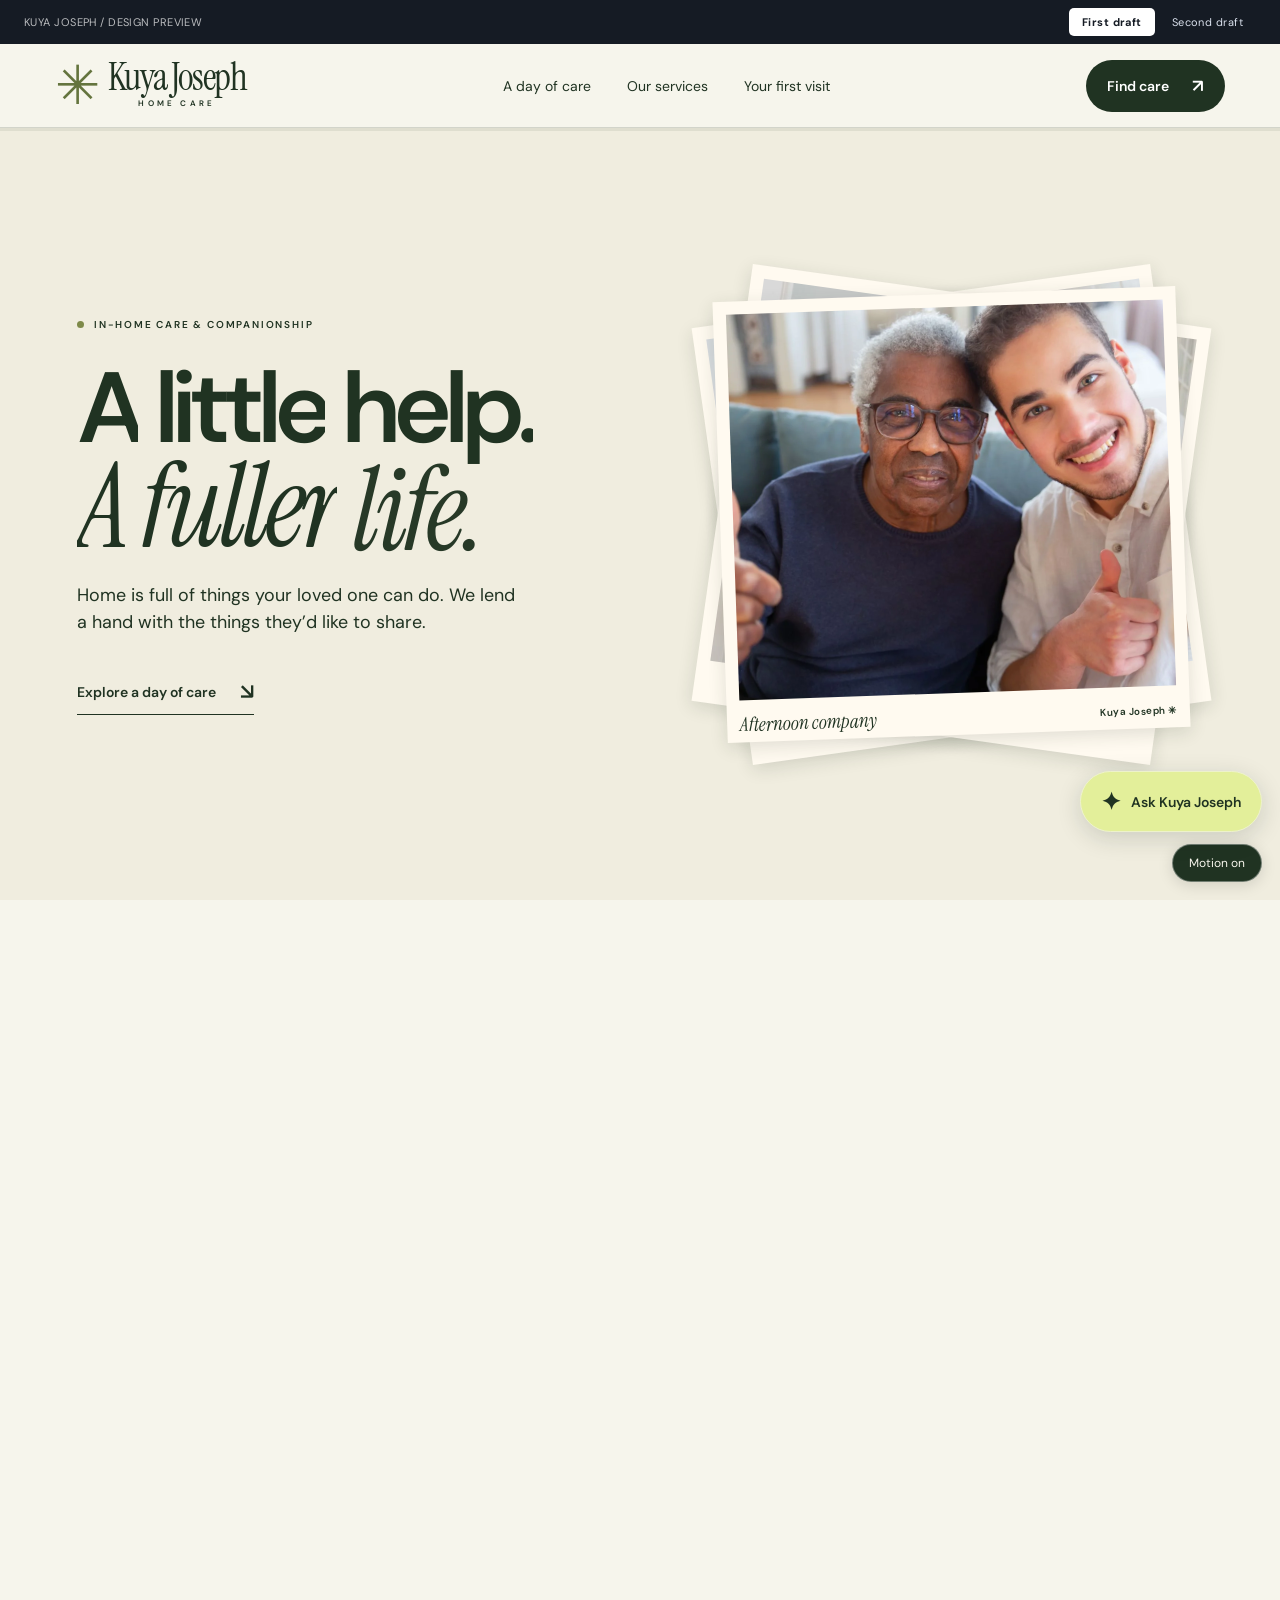
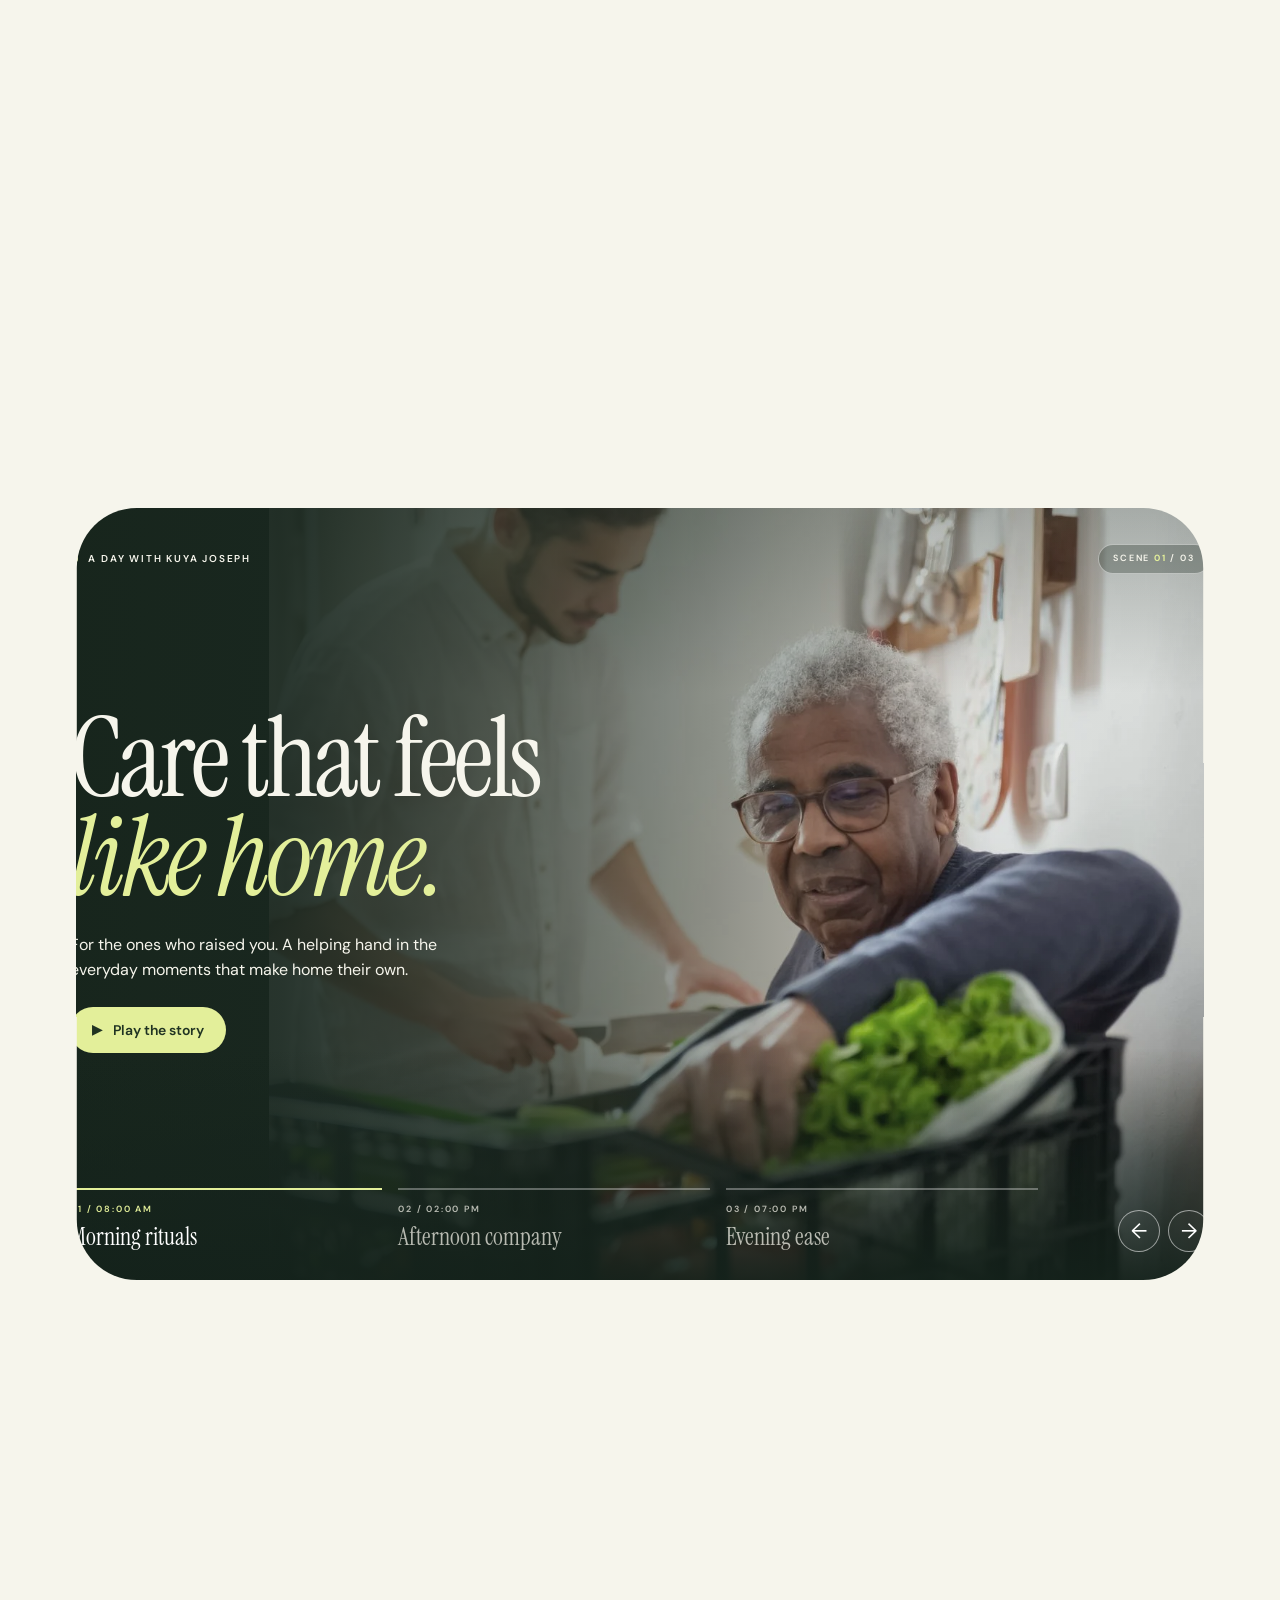
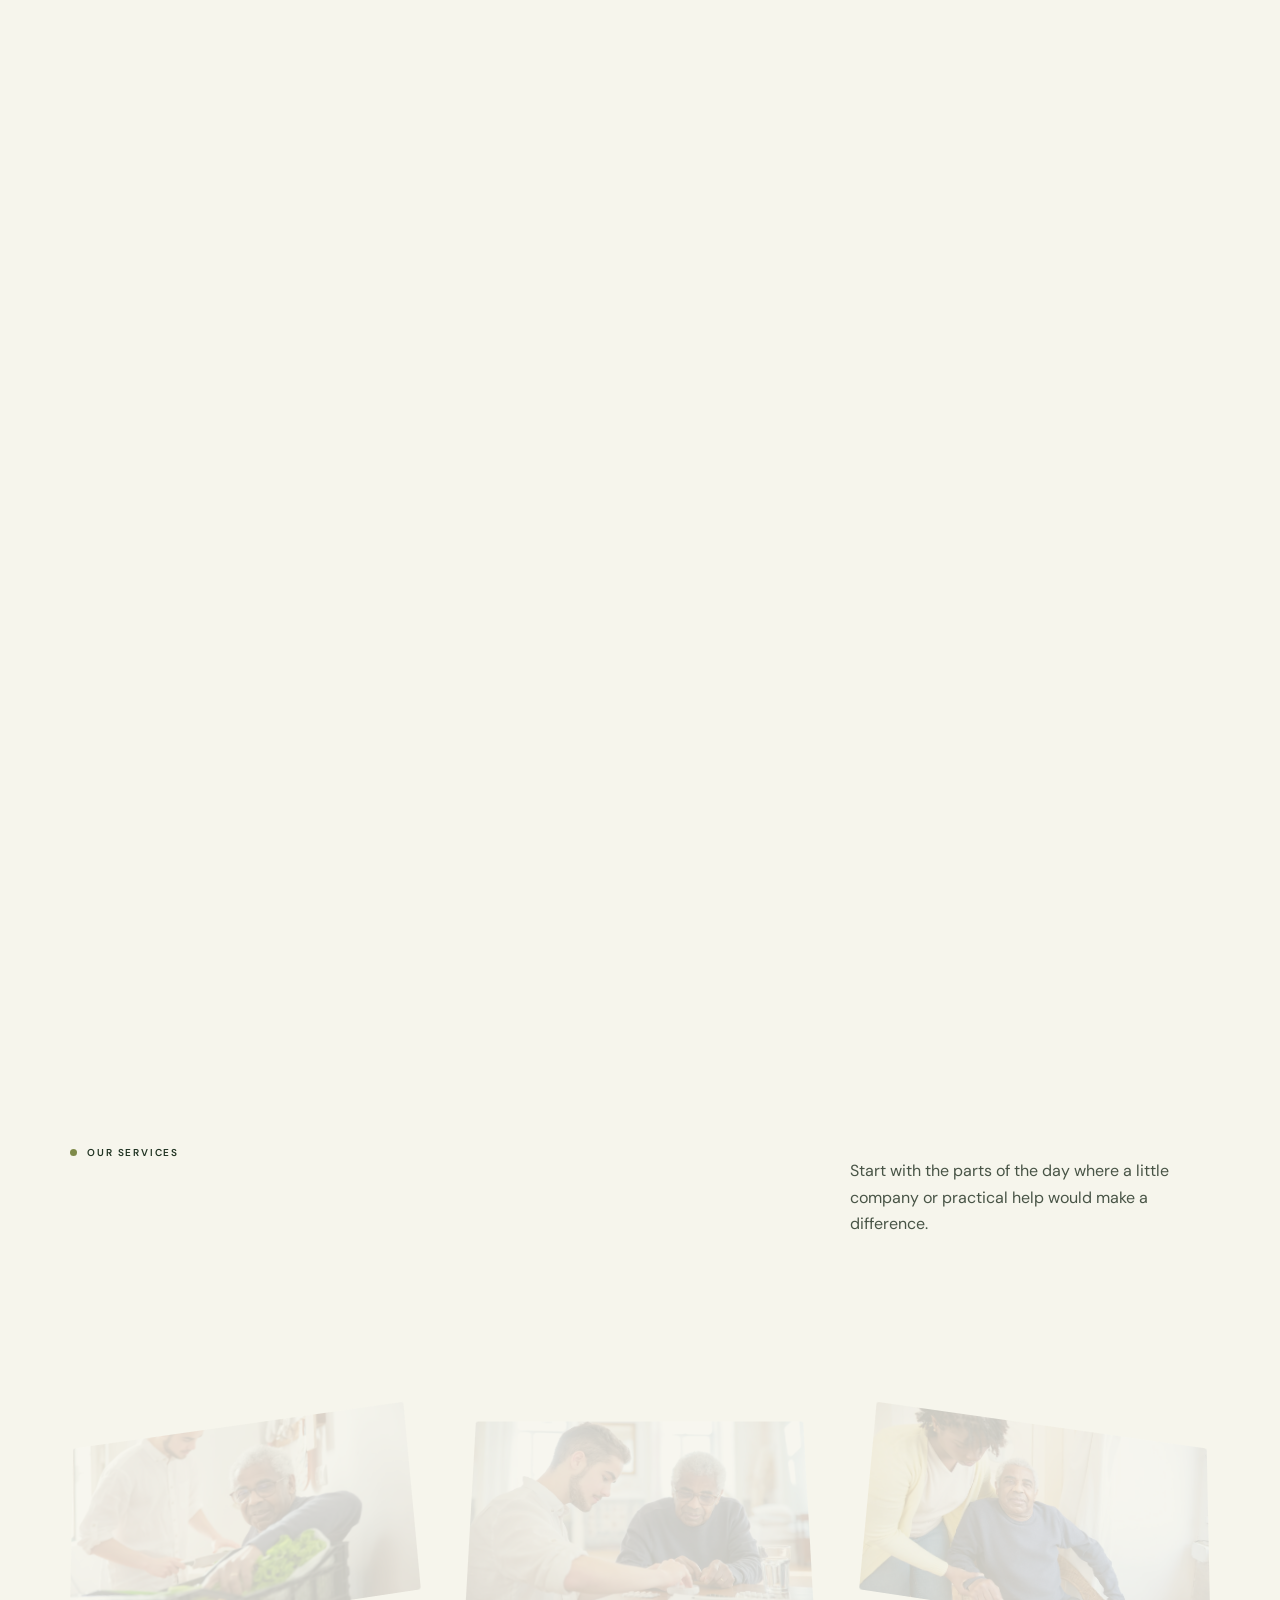
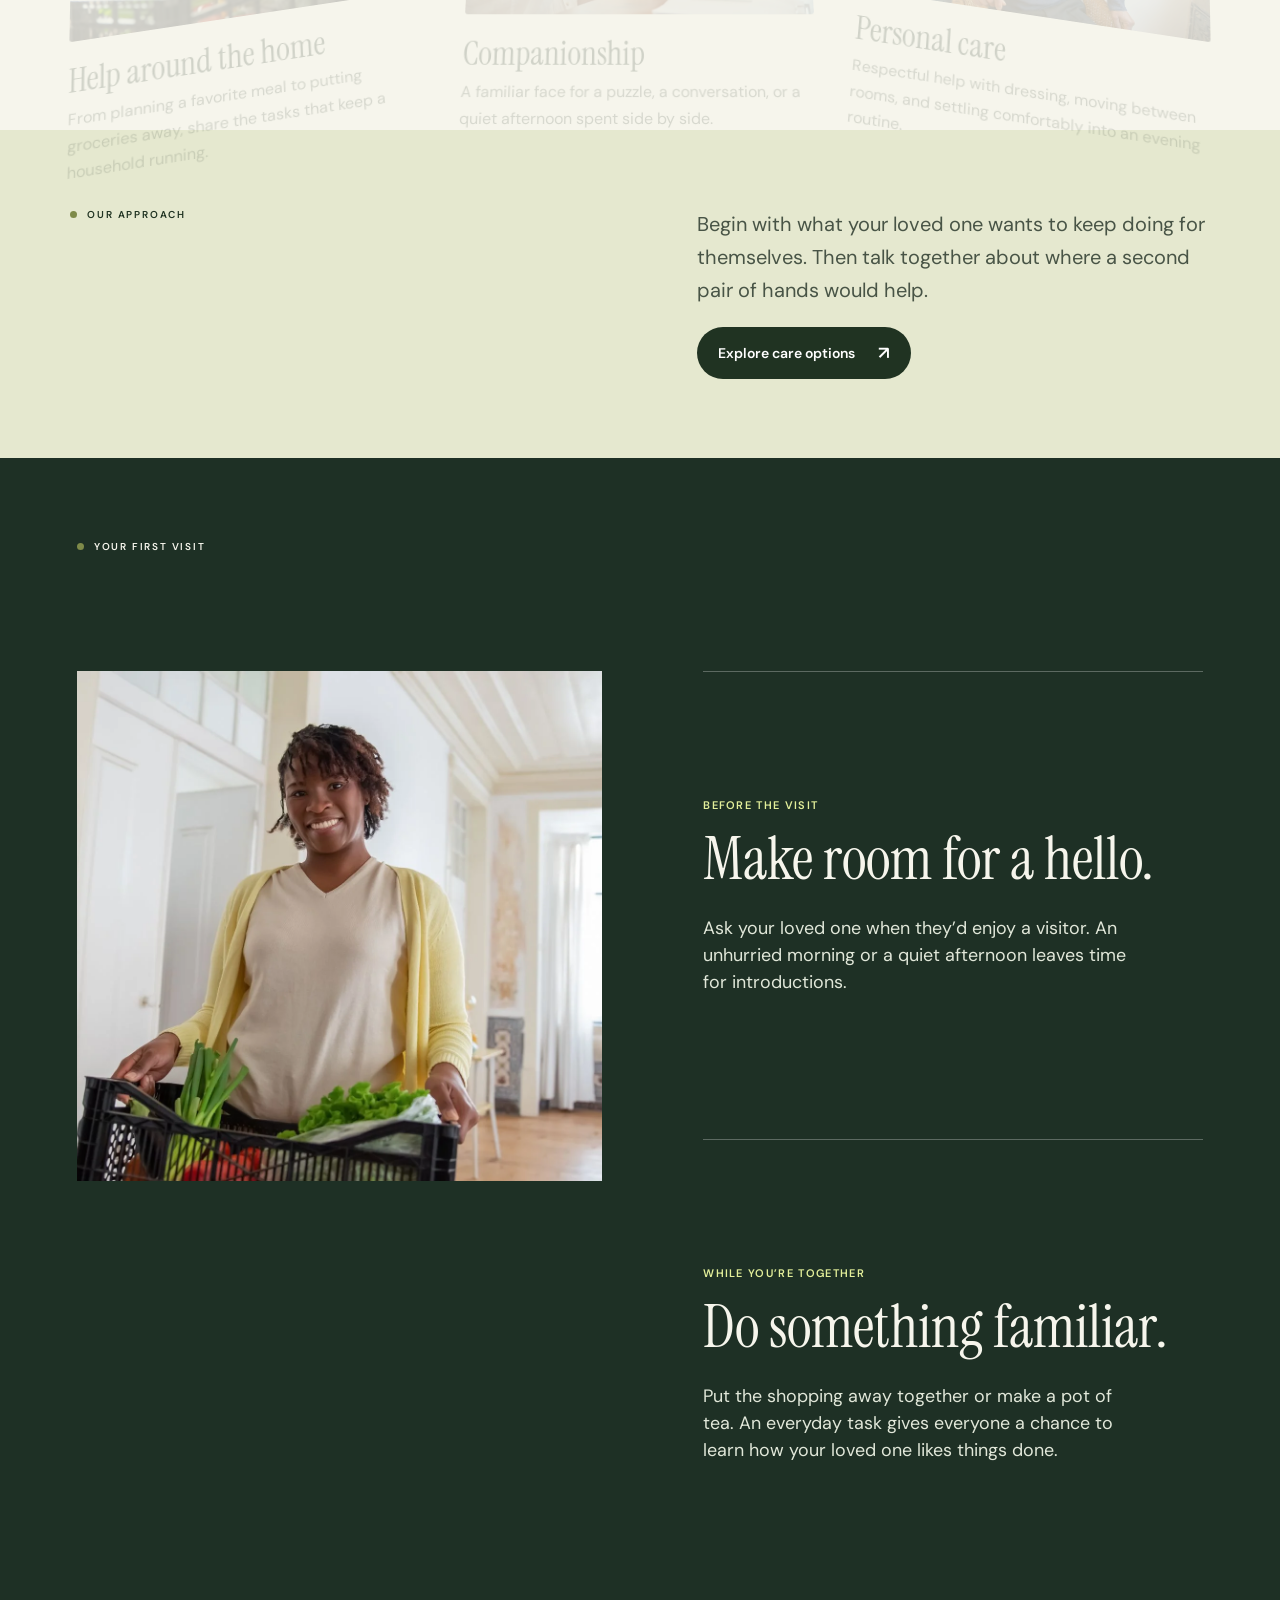
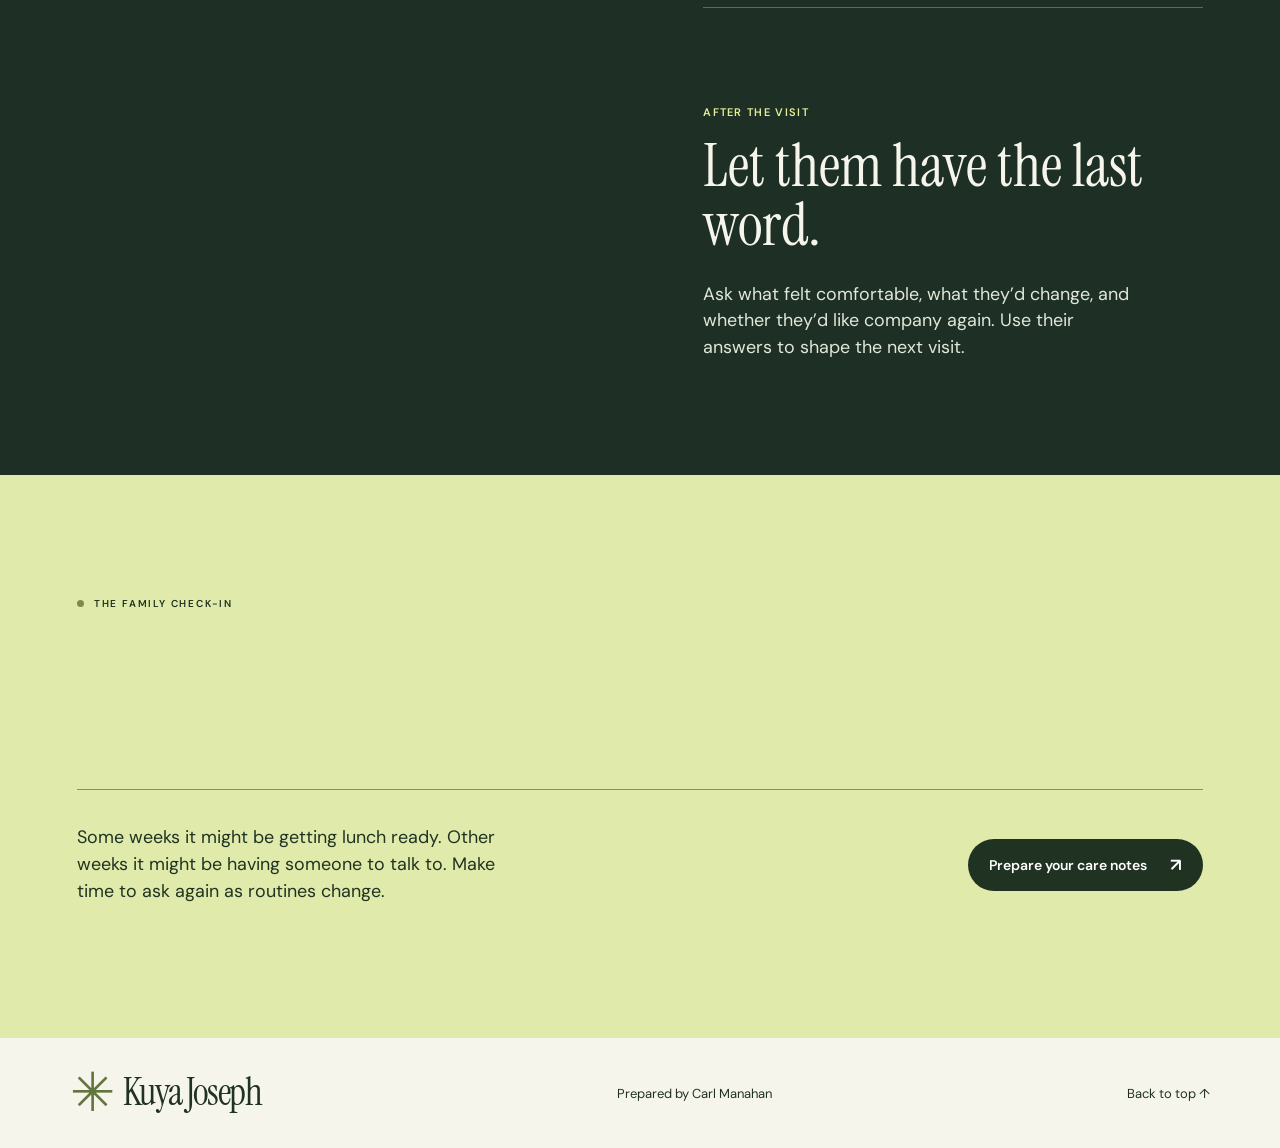
==== index.html @ a0c730fa "Add Kuya Joseph website with two animated design drafts" ====
<!doctype html><html lang="en"><head><meta charset="utf-8"><meta name="viewport" content="width=device-width, initial-scale=1"><meta name="theme-color" content="#1b291d"><title>Kuya Joseph — Home care through the day</title><meta name="description" content="Explore a day of companionship and practical support at home with Kuya Joseph."><link rel="stylesheet" href="fonts.css"><link rel="stylesheet" href="style.css"><link rel="stylesheet" href="chapters.css"><script defer src="chapters.js"></script><script defer src="story.js"></script><link rel="stylesheet" href="motion.css"><script defer src="motion.js"></script><link rel="stylesheet" href="chat.css"><script defer src="chat.js"></script><link rel="stylesheet" href="drafts.css"></head>
<body><nav class="draft-switcher" aria-label="Design drafts"><span>KUYA JOSEPH / DESIGN PREVIEW</span><div><a href="/" aria-current="page">First draft</a><a href="second-draft.html">Second draft</a></div></nav><div class="custom-cursor" aria-hidden="true"><span>↗</span></div><button class="motion-toggle" aria-pressed="true">Motion on</button><a class="skip" href="#services">Skip to care services</a>
<header><a class="brand" href="#top" aria-label="Kuya Joseph Home Care home"><span class="sun" aria-hidden="true">✳</span><span>Kuya Joseph<small>HOME CARE</small></span></a><nav><a href="#story">A day of care</a><a href="#services">Our services</a><a href="#visit">Your first visit</a></nav><button class="primary find">Find care <span>↗</span></button><div class="progress-track" aria-hidden="true"><div class="scroll-progress"></div></div></header>
<main id="top">
<div class="opening-track"><section class="opening" aria-labelledby="opening-title">
  <div class="opening-copy">
    <span class="eyebrow">IN-HOME CARE &amp; COMPANIONSHIP</span>
    <h1 id="opening-title">A little help.<br><em>A fuller life.</em></h1>
    <p>Home is full of things your loved one can do. We lend a hand with the things they’d like to share.</p>
    <a class="opening-link" href="#story">Explore a day of care <span aria-hidden="true">↘</span></a>
  </div>
  <div class="album">
    <figure class="print print-back"><img src="images/arrival.webp" alt=""></figure>
    <figure class="print print-middle"><img src="images/together.webp" alt=""></figure>
    <figure class="print print-front"><img src="images/company.webp" alt="An older adult and a companion sharing a smile at home"><figcaption>Afternoon company <span>Kuya Joseph ✳</span></figcaption></figure>
  </div>
</section></div><div class="story-track"><section class="hero" id="story" aria-label="A day of care"><div class="photos" aria-hidden="true"><img class="active" src="images/morning.webp" alt=""><img src="images/afternoon.webp" alt=""><img src="images/evening.webp" alt=""></div><div class="shade"></div>
<div class="heroTop"><span class="tag"><i></i> A DAY WITH KUYA JOSEPH</span><span class="sceneNum">SCENE <b>01</b> / 03</span></div>
<div class="content"><h2>Care that feels<br><em>like home.</em></h2><p>For the ones who raised you. A helping hand in the everyday moments that make home their own.</p><button class="play"><span class="playIcon" aria-hidden="true">▶</span><span class="playLabel">Play the story</span></button></div>
<div class="rail"><div class="chapters"><button aria-pressed="true"><small>01 / 08:00 AM</small>Morning rituals</button><button aria-pressed="false"><small>02 / 02:00 PM</small>Afternoon company</button><button aria-pressed="false"><small>03 / 07:00 PM</small>Evening ease</button></div><div class="arrows"><button aria-label="Previous scene">←</button><button aria-label="Next scene">→</button></div></div></section>
</div><section id="services" class="services"><div class="intro"><div><span class="eyebrow">OUR SERVICES</span><h2>Support for <em>real life.</em></h2></div><p>Start with the parts of the day where a little company or practical help would make a difference.</p></div>
<div class="servicegrid"><article><img src="images/morning.webp" alt="Two people preparing fresh vegetables together" loading="lazy"><h3>Help around the home</h3><p>From planning a favorite meal to putting groceries away, share the tasks that keep a household running.</p></article><article><img src="images/afternoon.webp" alt="A caregiver and an older adult looking through a book" loading="lazy"><h3>Companionship</h3><p>A familiar face for a puzzle, a conversation, or a quiet afternoon spent side by side.</p></article><article><img src="images/evening.webp" alt="A caregiver offering a steadying hand beside an armchair" loading="lazy"><h3>Personal care</h3><p>Respectful help with dressing, moving between rooms, and settling comfortably into an evening routine.</p></article></div></section>
<section id="approach"><div><span class="eyebrow">OUR APPROACH</span><h2>Their home.<br><em>Their rhythm.</em></h2></div><div><p>Begin with what your loved one wants to keep doing for themselves. Then talk together about where a second pair of hands would help.</p><button class="primary find">Explore care options <span>↗</span></button></div></section>
<section id="visit" class="visit">
  <div class="visit-intro"><span class="eyebrow">YOUR FIRST VISIT</span><h2>Start with <em>one visit.</em></h2></div>
  <div class="visit-layout">
    <div class="visit-photos" aria-hidden="true">
      <img class="selected" src="images/arrival.webp" alt="" loading="lazy">
      <img src="images/together.webp" alt="" loading="lazy">
      <img src="images/afternoon.webp" alt="" loading="lazy">
    </div>
    <ol class="visit-steps">
      <li><span>BEFORE THE VISIT</span><h3>Make room for a hello.</h3><p>Ask your loved one when they’d enjoy a visitor. An unhurried morning or a quiet afternoon leaves time for introductions.</p></li>
      <li><span>WHILE YOU’RE TOGETHER</span><h3>Do something familiar.</h3><p>Put the shopping away together or make a pot of tea. An everyday task gives everyone a chance to learn how your loved one likes things done.</p></li>
      <li><span>AFTER THE VISIT</span><h3>Let them have the last word.</h3><p>Ask what felt comfortable, what they’d change, and whether they’d like company again. Use their answers to shape the next visit.</p></li>
    </ol>
  </div>
</section>
<section class="check-in" id="family"><span class="eyebrow">THE FAMILY CHECK-IN</span><h2>“What felt <em>easier today?”</em></h2><div class="check-body"><p>Some weeks it might be getting lunch ready. Other weeks it might be having someone to talk to. Make time to ask again as routines change.</p><button class="primary find">Prepare your care notes <span>↗</span></button></div></section></main>
<footer><a class="brand" href="#top"><span class="sun">✳</span>Kuya Joseph</a><p class="credit">Prepared by Carl Manahan</p><a href="#top">Back to top ↑</a></footer>
<dialog><form method="dialog"><button class="close" aria-label="Close">×</button></form><span class="eyebrow">FIND CARE</span><h2>Where could <em>we help?</em></h2><p>Choose a starting point for a family care conversation.</p><label for="need">Type of support</label><select id="need"><option>Help around the home</option><option>Companionship</option><option>Personal care</option></select><section class="plan" aria-live="polite"><h3>Your conversation starter</h3><p id="advice"></p></section><button class="primary" id="save">Download care notes ↓</button></dialog>
<button class="chat-launcher" aria-controls="care-chat" aria-expanded="false">
  <span aria-hidden="true">✦</span> Ask Kuya Joseph
</button>
<section class="care-chat" id="care-chat" aria-label="Kuya Joseph care assistant" hidden>
  <div class="chat-header">
    <div class="chat-avatar" aria-hidden="true">✦</div>
    <div><h2>Kuya Joseph</h2><p>Care assistant · Preview</p></div>
    <button class="chat-close" aria-label="Close care assistant">×</button>
  </div>
  <div class="chat-messages" role="log" aria-live="polite" aria-relevant="additions" aria-label="Conversation">
    <div class="message assistant"><p>Hello! I can help you explore home care, companionship, and preparing for a first visit. What would you like to know?</p></div>
  </div>
  <div class="chat-questions" aria-label="Suggested questions">
    <button>What care is available?</button>
    <button>Plan a first visit</button>
    <button>Help me get started</button>
  </div>
  <p class="chat-status" role="status"></p>
  <form class="chat-form">
    <label class="visually-hidden" for="chat-input">Your question</label>
    <input id="chat-input" name="question" placeholder="Ask about care…" maxlength="500" autocomplete="off" required>
    <button type="submit" aria-label="Send message">↑</button>
  </form>
  <p class="chat-disclosure">Design preview with sample replies.</p>
</section>
</body></html>
---- fonts.css ----
@font-face {
  font-family: 'DM Sans';
  font-style: normal;
  font-weight: 400;
  font-display: swap;
  src: url(fonts/type-0.ttf) format('truetype');
}
@font-face {
  font-family: 'DM Sans';
  font-style: normal;
  font-weight: 500;
  font-display: swap;
  src: url(fonts/type-1.ttf) format('truetype');
}
@font-face {
  font-family: 'DM Sans';
  font-style: normal;
  font-weight: 600;
  font-display: swap;
  src: url(fonts/type-2.ttf) format('truetype');
}
@font-face {
  font-family: 'DM Sans';
  font-style: normal;
  font-weight: 700;
  font-display: swap;
  src: url(fonts/type-3.ttf) format('truetype');
}
@font-face {
  font-family: 'Instrument Serif';
  font-style: italic;
  font-weight: 400;
  font-display: swap;
  src: url(fonts/type-4.ttf) format('truetype');
}
@font-face {
  font-family: 'Instrument Serif';
  font-style: normal;
  font-weight: 400;
  font-display: swap;
  src: url(fonts/type-5.ttf) format('truetype');
}
---- style.css ----
:root{--paper:#f6f5ec;--ink:#203322;--lime:#e3ef9a;--serif:'Instrument Serif',Georgia,serif;--sans:'DM Sans',Arial,sans-serif}*{box-sizing:border-box}html{scroll-behavior:smooth;scroll-padding-top:96px}body{margin:0;background:var(--paper);color:var(--ink);font:16px var(--sans)}a{color:inherit;text-decoration:none}button,select{font:inherit;color:inherit}button{cursor:pointer}button:focus-visible,a:focus-visible,select:focus-visible{outline:3px solid #9baa49;outline-offset:4px}.skip{position:fixed;top:-100px;background:white;padding:10px;z-index:20}.skip:focus{top:4px}header{height:84px;padding:0 4.3%;display:flex;align-items:center;justify-content:space-between;background:var(--paper);position:sticky;top:0;z-index:8;border-bottom:1px solid #21332018}.brand{display:flex;align-items:center;gap:9px;font:38px/.88 var(--serif);letter-spacing:-1.5px}.sun{display:grid;place-items:center;font:54px/1 Georgia;color:#64743e}.brand small{display:block;font:600 8px/1.6 var(--sans);letter-spacing:3.2px;text-align:center;margin-top:3px}nav{display:flex;gap:36px;font-size:14px}nav a:hover,footer a:hover{text-decoration:underline;text-underline-offset:5px}.primary,.play{border:0;border-radius:999px;display:inline-flex;align-items:center;gap:23px;font-weight:600;font-size:14px;padding:14px 21px;background:var(--ink);color:white}.primary span{font-size:18px}.hero{position:relative;isolation:isolate;min-height:630px;height:calc(88svh - 68px);max-height:900px;background:#18261d;color:var(--paper);overflow:hidden;display:flex;flex-direction:column;justify-content:space-between;padding:36px 5.5% 28px}.photos,.shade{position:absolute;inset:0;z-index:-2}.photos img{position:absolute;right:0;width:79%;height:100%;object-fit:cover;object-position:50% 43%;opacity:0;filter:saturate(.78);transform:scale(1.12);transition:opacity 1s,transform 7.5s cubic-bezier(.15,.55,.3,1);transform-origin:65% 50%}.photos img.active{opacity:1;transform:scale(1)}.shade{z-index:-1;background:linear-gradient(0deg,#14221bea,transparent 30%),linear-gradient(90deg,#17251c 0%,#19271fed 22%,#1c291eb0 41%,#1c291e19 71%),linear-gradient(180deg,#15201845,transparent 24%)}.heroTop,.rail,.intro{display:flex;align-items:center;justify-content:space-between}.tag,.sceneNum,.eyebrow,.chapters small{font:600 10px/1.3 var(--sans);letter-spacing:1.8px}.tag{display:flex;align-items:center;gap:10px}.tag i,.eyebrow:before{display:inline-block;width:8px;height:8px;border-radius:100%;background:var(--lime)}.sceneNum{border:1px solid #fff7;border-radius:100px;padding:8px 14px;background:#15201648;font-size:9px}.sceneNum b{color:var(--lime)}.content{padding:28px 0}.content h1,h2,h3{font-family:var(--serif);font-weight:400;margin:0}h1{font-size:clamp(76px,8.7vw,145px);line-height:.89;letter-spacing:-.035em}.content em{color:var(--lime)}.content p{max-width:400px;font-size:16px;line-height:1.6;margin:24px 0}.play{background:var(--lime);color:var(--ink);gap:11px;padding:14px 22px}.playIcon{font-size:13px}.rail{gap:7%;align-items:flex-end}.chapters{display:flex;gap:16px;flex:1}.chapters button{position:relative;border:0;border-top:2px solid #ffffff52;background:transparent;color:#f6f5ecb8;text-align:left;flex:1;padding:14px 0 0;font:24px var(--serif)}.chapters button[aria-pressed=true]{border-color:var(--lime);color:white}.chapters small{display:block;font-size:9px;margin-bottom:5px}.chapters [aria-pressed=true] small{color:var(--lime)}.arrows{display:flex;gap:8px}.arrows button{border:1px solid #fff8;border-radius:50%;background:#ffffff08;color:white;font-size:21px;width:42px;height:42px}.arrows button:hover{background:var(--lime);color:var(--ink)}.services,#approach,footer{padding:72px 5.5%}.eyebrow{display:inline-flex;align-items:center;gap:10px}.eyebrow:before{content:'';background:#7e8a49;width:7px;height:7px}h2{font-size:clamp(55px,5.3vw,88px);line-height:1.01;letter-spacing:-.035em;margin:13px 0}h2 em{color:#677342}.intro p,#approach p,article p,dialog p{line-height:1.65;color:#485446}.intro p{max-width:360px}.servicegrid{margin-top:36px;display:grid;grid-template-columns:repeat(3,1fr);gap:28px}.servicegrid img{width:100%;aspect-ratio:1.65;object-fit:cover;border-radius:3px}h3{font-size:34px;line-height:1.1;margin:18px 0 8px}article p{margin:0}#approach{background:#e5e8cf;display:grid;grid-template-columns:1fr 1fr;align-items:center;gap:10%}#approach p{font-size:20px;margin-top:0}footer{padding-block:28px;display:flex;justify-content:space-between;align-items:center;font-size:13px}dialog{border:0;border-radius:15px;padding:36px;max-width:480px;width:calc(100% - 32px);background:var(--paper);color:var(--ink)}dialog::backdrop{background:#142018b8;backdrop-filter:blur(6px)}dialog h2{font-size:55px}.close{position:absolute;right:15px;top:10px;background:transparent;border:0;font-size:27px}label{display:block;font-weight:600;font-size:14px}select{margin-top:7px;width:100%;padding:12px;background:white;border:1px solid #9da990;border-radius:6px}.plan{border-top:1px solid #b4bca6;margin-top:20px}.plan h3{font-size:28px}.playing .chapters [aria-pressed=true]:after{content:'';position:absolute;left:0;top:-2px;height:2px;background:white;animation:meter 7s linear forwards}@keyframes meter{from{width:0}to{width:100%}}
@media(max-width:700px){header{height:68px;padding:0 5%}nav{display:none}.brand{font-size:32px}.sun{font-size:43px}.primary{padding:11px 16px}.hero{min-height:640px;height:calc(91svh - 45px);padding:24px 5%}.photos img{width:100%;object-position:59% center}.shade{background:linear-gradient(0deg,#142118 0%,#162419e3 15%,#17251cb5 45%,#17251c05 81%),linear-gradient(180deg,#17251c77,transparent 22%)}.content{margin-top:auto;padding-bottom:32px}.content h1{font-size:78px}.content p{font-size:15px;max-width:345px;margin:18px 0}.rail{gap:10px}.arrows{display:none}.chapters{gap:9px}.chapters button{font-size:17px}.chapters small{font-size:8px;letter-spacing:.8px}.intro,footer{align-items:flex-start}.intro{display:block}.services,#approach{padding:46px 5%}.servicegrid,#approach{grid-template-columns:1fr;gap:30px}.servicegrid{margin-top:28px}.intro p{max-width:100%}footer span:not(.sun){display:none}footer{align-items:center;padding:24px 5%}}
@media(prefers-reduced-motion:reduce){html{scroll-behavior:auto}*,*:before,*:after{animation-duration:.01ms!important;transition-duration:.01ms!important}}
---- chapters.css ----
.opening {
  position: relative;
  display: grid;
  grid-template-columns: 1.15fr 1fr;
  align-items: center;
  gap: 4%;
  padding: clamp(70px, 8vw, 150px) 6%;
  min-height: min(750px, 85svh);
  overflow: hidden;
  background: #f0eddf;
}
.opening-copy { position: relative; z-index: 1; }
.opening h1 {
  margin: 32px 0 20px;
  font: 600 clamp(65px, 7.8vw, 150px)/.88 var(--sans);
  letter-spacing: -.08em;
}
.opening h1 em { font: italic 1.16em/.94 var(--serif); letter-spacing: -.045em; }
.opening p, .visit-steps p, .check-body p { max-width: 37ch; font-size: clamp(16px, 1.4vw, 22px); line-height: 1.5; }
.opening-link { display: inline-flex; align-items: center; gap: 24px; border-bottom: 1px solid; padding: 8px 0; margin-top: 16px; font-size: 14px; font-weight: 600; }
.opening-link span { font-size: 22px; }
.album { position: relative; width: 92%; margin-inline: auto; aspect-ratio: 1.05; }
.print { position: absolute; inset: 0; margin: 0; background: #fffaf0; padding: 2.8% 2.8% 9%; box-shadow: 0 5px 18px #20332224; }
.print img { width: 100%; height: 100%; object-fit: cover; }
.print-back { transform: translate(1%, -4%) rotate(-8deg); }
.print-middle { transform: translate(1%, -1%) rotate(8deg); }
.print-front { transform: rotate(-2deg); }
.print figcaption { display: flex; justify-content: space-between; align-items: center; height: 10%; font: italic clamp(14px, 1.5vw, 23px) var(--serif); }
.print figcaption span { font: 600 10px var(--sans); letter-spacing: .05em; }
.content h2 { font: 400 clamp(76px, 8.7vw, 145px)/.89 var(--serif); letter-spacing: -.035em; margin: 0; }
.visit { background: #1e3025; color: var(--paper); padding: 76px 6% 0; }
.visit h2 em, .visit-steps span { color: var(--lime); }
.visit-layout { display: grid; grid-template-columns: 1.05fr 1fr; gap: 9%; margin-top: 35px; }
.visit-photos { position: sticky; top: 108px; height: min(57svh, 510px); margin-bottom: 70px; overflow: hidden; }
.visit-photos img { position: absolute; inset: 0; width: 100%; height: 100%; object-fit: cover; opacity: 0; transform: scale(1.065); transition: opacity .65s, transform 1.3s; }
.visit-photos .selected { opacity: 1; transform: scale(1); }
.visit-steps { margin: 0; padding: 0; list-style: none; }
.visit-steps li { display: flex; flex-direction: column; justify-content: center; min-height: 52svh; padding: 40px 0; border-top: 1px solid #ffffff46; }
.visit-steps span { font: 600 11px var(--sans); letter-spacing: .12em; }
.visit-steps h3 { font-size: clamp(38px, 4.7vw, 75px); line-height: .98; }
.visit-steps p { color: #e1e7d9; }
.check-in { padding: clamp(70px, 9vw, 140px) 6%; background: #e0eaaa; }
.check-in h2 { font-size: clamp(55px, 8.8vw, 145px); margin: 32px 0; }
.check-in h2 em { color: #43572b; }
.check-body { display: flex; justify-content: space-between; align-items: center; gap: 28px; border-top: 1px solid #879269; padding-top: 16px; }
@supports (animation-timeline: view()) {
  @media (prefers-reduced-motion: no-preference) {
    .opening { view-timeline-name: --opening; }
    .print-front, .print-middle, .print-back { animation: fan linear both; animation-timeline: --opening; animation-range: exit 0% exit 95%; }
    .print-front { --spread: -13%; --tilt: -13deg; }
    .print-middle { --spread: 17%; --tilt: 16deg; }
    .print-back { --spread: 2%; --tilt: -4deg; }
    .check-in h2, .visit-intro h2 { animation: unfold linear both; animation-timeline: view(); animation-range: entry 0% cover 35%; }
    @keyframes fan { to { translate: var(--spread) 6%; rotate: var(--tilt); } }
    @keyframes unfold { from { clip-path: inset(0 0 96% 0); translate: 0 30px; } to { clip-path: inset(0); translate: 0 0; } }
  }
}
@media (max-width: 700px) {
  .opening { grid-template-columns: 1fr; gap: 40px; padding: 42px 6% 48px; }
  .opening h1 { margin-top: 20px; }
  .album { width: 76%; max-width: 380px; aspect-ratio: 1.3; }
  .content h2 { font-size: 76px; }
  .visit { padding: 48px 5% 10px; }
  .visit-layout { display: block; margin-top: 24px; }
  .visit-photos { top: 68px; z-index: 1; height: min(30svh, 225px); margin: 0; background: #1e3025; }
  .visit-steps li { min-height: 50svh; }
  .check-body { display: block; }
}
@media (prefers-reduced-motion: reduce) {
  .visit-photos { position: relative; top: 0; }
  .visit-steps li { min-height: auto; padding: 32px 0; }
}

footer .credit {
  margin: 0;
  font-size: 13px;
}
@media (max-width: 700px) {
  footer {
    flex-wrap: wrap;
    gap: 20px;
  }
  footer .credit {
    order: 3;
    width: 100%;
  }
}
---- motion.css ----
.scroll-progress {
  position: absolute;
  left: 0;
  top: 0;
  width: 100%;
  height: 4px;
  background: linear-gradient(90deg, #67783a, #a0b752);
  transform-origin: left;
  transform: scaleX(0);
  z-index: 25;
}
.motion-toggle {
  position: fixed;
  bottom: 18px;
  right: 18px;
  border: 1px solid #ffffff5c;
  background: #203322;
  color: #f6f5ec;
  padding: 10px 16px;
  border-radius: 30px;
  z-index: 9;
  font-size: 12px;
  box-shadow: 0 3px 15px #0002;
}
body.motion-enabled .opening-track { height: 220svh; }
body.motion-enabled .opening {
  position: sticky;
  top: 84px;
  min-height: 0;
  height: calc(100svh - 84px);
  padding-block: 40px;
}
body.motion-enabled .story-track { height: 240svh; }
body.motion-enabled .hero {
  position: sticky;
  top: 84px;
  height: calc(100svh - 84px);
  min-height: 540px;
  max-height: none;
  border-radius: var(--story-radius, 0);
  clip-path: inset(0 var(--story-inset, 0) round var(--story-radius, 0));
}
body.motion-enabled .album {
  perspective: 1000px;
  transform: translateY(var(--album-y, 0px)) rotate(var(--album-angle, 0deg));
}
body.motion-enabled .print {
  animation: none;
  translate: none;
  rotate: none;
}
body.motion-enabled .print-front {
  transform: translateX(var(--front-x, 0%)) rotate(var(--front-angle, -2deg));
}
body.motion-enabled .print-middle {
  transform: translateX(var(--middle-x, 0%)) rotate(var(--middle-angle, 8deg));
}
body.motion-enabled .print-back {
  transform: translateX(var(--back-x, 0%)) rotate(var(--back-angle, -8deg));
}
.word-mask { display: inline-block; overflow: clip; vertical-align: bottom; padding-bottom: .12em; margin-bottom: -.12em; }
.word-mask > span { display: inline-block; }
.opening-copy, .album, .servicegrid article, .check-in h2 { will-change: transform; }
body.motion-enabled .servicegrid { perspective: 1200px; }
.servicegrid article { transform-origin: 50% 90%; }
.servicegrid img { transition: filter .4s; }
.servicegrid article:hover img { filter: saturate(1.2); }
body.motion-enabled .check-in h2, body.motion-enabled .visit-intro h2 { animation: none; }
body.motion-enabled .visit-steps li {
  opacity: .25;
  transition: opacity .45s;
}
body.motion-enabled .visit-steps li.in-focus { opacity: 1; }
.visit-photos:after {
  content: '';
  position: absolute;
  bottom: 0;
  left: 0;
  height: 4px;
  width: 100%;
  background: var(--lime);
  transform-origin: left;
  transform: scaleX(var(--visit-progress, 0));
}
@media (max-width: 700px) {
  body.motion-enabled .opening { top: 68px; height: calc(100svh - 68px); gap: 25px; padding-block: 25px; }
  body.motion-enabled .opening h1 { font-size: clamp(50px, 15vw, 80px); }
  body.motion-enabled .opening p { font-size: 15px; margin-block: 14px; }
  body.motion-enabled .album { width: 68%; max-height: 29svh; }
  body.motion-enabled .hero { top: 68px; height: calc(100svh - 68px); min-height: 560px; }
  body.motion-enabled .content h2 { font-size: clamp(53px, 17vw, 76px); }
  body.motion-enabled .servicegrid { overflow: clip; }
  .motion-toggle { bottom: 12px; right: 12px; }
}
@media (prefers-reduced-motion: reduce) {
  .word-mask > span { transform: none !important; opacity: 1 !important; }
}

.progress-track {
  position: absolute;
  inset: auto 0 -4px;
  height: 4px;
  background: #20332214;
  overflow: hidden;
}
.custom-cursor {
  display: none;
  position: fixed;
  top: 0;
  left: 0;
  width: 32px;
  height: 32px;
  border: 1px solid #f6f5ec;
  border-radius: 50%;
  background: #203322;
  box-shadow: 0 0 0 1px #20332280;
  pointer-events: none;
  z-index: 100;
  opacity: 0;
  place-items: center;
  transition: width .2s, height .2s, background .2s, opacity .15s;
}
.custom-cursor span {
  color: var(--paper);
  font: 20px var(--sans);
  opacity: 0;
  transition: opacity .15s;
}
.custom-cursor.cursor-visible { opacity: 1; }
.custom-cursor.cursor-link { width: 54px; height: 54px; background: #4b6031; }
.custom-cursor.cursor-link span { opacity: 1; }
.custom-cursor.cursor-down { width: 24px; height: 24px; }
@media (hover: hover) and (pointer: fine) {
  body.cursor-enabled, body.cursor-enabled a, body.cursor-enabled button { cursor: none; }
  body.cursor-enabled .custom-cursor { display: grid; }
  body:has(dialog[open]) .custom-cursor { opacity: 0; }
  body.cursor-enabled dialog, body.cursor-enabled dialog button, body.cursor-enabled dialog select { cursor: auto; }
}
@media (prefers-reduced-motion: reduce) {
  .custom-cursor { transition: none; }
}
---- chat.css ----
.chat-launcher {
  position: fixed;
  bottom: 68px;
  right: 18px;
  z-index: 10;
  display: flex;
  align-items: center;
  gap: 10px;
  padding: 14px 20px;
  border: 1px solid #edf2cb;
  border-radius: 40px;
  background: var(--lime);
  color: var(--ink);
  box-shadow: 0 6px 24px #15251c29;
  font-size: 14px;
  font-weight: 600;
  transition: translate .25s, box-shadow .25s;
}
.chat-launcher:hover { translate: 0 -3px; box-shadow: 0 10px 30px #15251c38; }
.chat-launcher > span { font-size: 24px; }
.care-chat {
  position: fixed;
  right: 18px;
  bottom: 126px;
  z-index: 11;
  width: min(390px, calc(100vw - 36px));
  max-height: min(610px, calc(100dvh - 160px));
  display: flex;
  flex-direction: column;
  overflow: hidden;
  border: 1px solid #cbd3bb;
  border-radius: 22px;
  background: #faf9f1;
  color: var(--ink);
  box-shadow: 0 16px 60px #14291d38;
  transform-origin: bottom right;
  animation: chat-enter .4s cubic-bezier(.16,1,.3,1);
}
.care-chat[hidden] { display: none; }
.chat-header { display: flex; align-items: center; gap: 11px; padding: 20px; background: var(--ink); color: var(--paper); }
.chat-header h2 { margin: 0; font: 28px/1 var(--serif); letter-spacing: -.02em; }
.chat-header p { margin: 6px 0 0; font-size: 11px; color: #d8e3c4; }
.chat-avatar { display: grid; place-items: center; width: 42px; height: 42px; border: 1px solid #e3ef9a60; border-radius: 50%; color: var(--lime); font-size: 28px; }
.chat-close { margin-left: auto; align-self: flex-start; background: transparent; border: 0; color: white; font-size: 27px; line-height: 1; width: 30px; height: 30px; }
.chat-messages { flex: 1; min-height: 120px; overflow-y: auto; overscroll-behavior: contain; padding: 20px 18px 4px; scroll-behavior: smooth; }
.message { max-width: 92%; padding: 13px 15px; margin-bottom: 14px; border-radius: 15px 15px 15px 4px; background: #e9eddc; animation: message-enter .3s ease-out; }
.message p { font-size: 14px; line-height: 1.6; margin: 0; white-space: pre-line; overflow-wrap: anywhere; }
.message.user { margin-left: auto; border-radius: 15px 15px 4px 15px; background: #203322; color: white; }
.chat-questions { display: flex; flex-wrap: wrap; gap: 7px; padding: 12px 18px; }
.chat-questions button { background: transparent; border: 1px solid #a9b396; border-radius: 20px; padding: 8px 11px; font-size: 11px; text-align: left; transition: background .2s; }
.chat-questions button:hover { background: var(--lime); }
.chat-questions button:disabled { opacity: .5; }
.chat-status { margin: 0; padding: 0 20px; font-size: 11px; color: #60704a; min-height: 18px; }
.chat-form { display: flex; align-items: center; gap: 8px; margin: 8px 16px 0; padding: 6px; border: 1px solid #acb79a; border-radius: 28px; background: white; }
.chat-form:focus-within { outline: 2px solid #879a5d; outline-offset: 2px; }
.chat-form input { flex: 1; min-width: 0; padding: 6px 8px; border: 0; outline: 0; background: transparent; font: 14px var(--sans); color: var(--ink); }
.chat-form button { flex-shrink: 0; width: 34px; height: 34px; border-radius: 50%; border: 0; background: var(--ink); color: var(--lime); font-size: 23px; }
.chat-form button:disabled { opacity: .4; }
.chat-disclosure { text-align: center; margin: 10px 0 13px; font-size: 10px; color: #65705c; }
.visually-hidden { position: absolute; width: 1px; height: 1px; padding: 0; overflow: hidden; clip-path: inset(50%); white-space: nowrap; }
@keyframes chat-enter { from { opacity: 0; transform: translateY(24px) scale(.9); } to { opacity: 1; transform: none; } }
@keyframes message-enter { from { opacity: 0; transform: translateY(10px); } to { opacity: 1; transform: none; } }
@media (max-width: 700px) {
  .chat-launcher { bottom: 60px; right: 12px; padding: 10px 16px; }
  .care-chat { right: 12px; bottom: 116px; width: calc(100vw - 24px); max-height: calc(100dvh - 140px); border-radius: 18px; }
}
@media (prefers-reduced-motion: reduce) {
  .care-chat, .message { animation: none; }
  .chat-messages { scroll-behavior: auto; }
  .chat-launcher { transition: none; }
}
---- drafts.css ----
.draft-switcher {
  position: fixed;
  inset: 0 0 auto;
  height: 44px;
  z-index: 40;
  display: flex;
  align-items: center;
  justify-content: space-between;
  gap: 16px;
  padding: 0 24px;
  background: #151b24;
  color: #fff;
  font: 11px 'DM Sans', Arial, sans-serif;
  letter-spacing: .04em;
}
.draft-switcher > span { opacity: .7; }
.draft-switcher > div { display: flex; gap: 4px; }
.draft-switcher a { padding: 7px 13px; border-radius: 5px; text-decoration: none; color: #d9e0ec; }
.draft-switcher a[aria-current] { background: #fff; color: #151b24; font-weight: 700; }
body { padding-top: 44px; }
header { top: 44px; }
body.motion-enabled .opening, body.motion-enabled .hero { top: 128px; height: calc(100svh - 128px); }
.visit-photos { top: 152px; }
@media (max-width: 700px) {
  .draft-switcher { padding: 0 10px; gap: 6px; }
  .draft-switcher > span { max-width: 90px; font-size: 8px; }
  .draft-switcher a { padding: 7px 10px; }
  body.motion-enabled .opening, body.motion-enabled .hero { top: 112px; height: calc(100svh - 112px); }
  .visit-photos { top: 112px; }
}
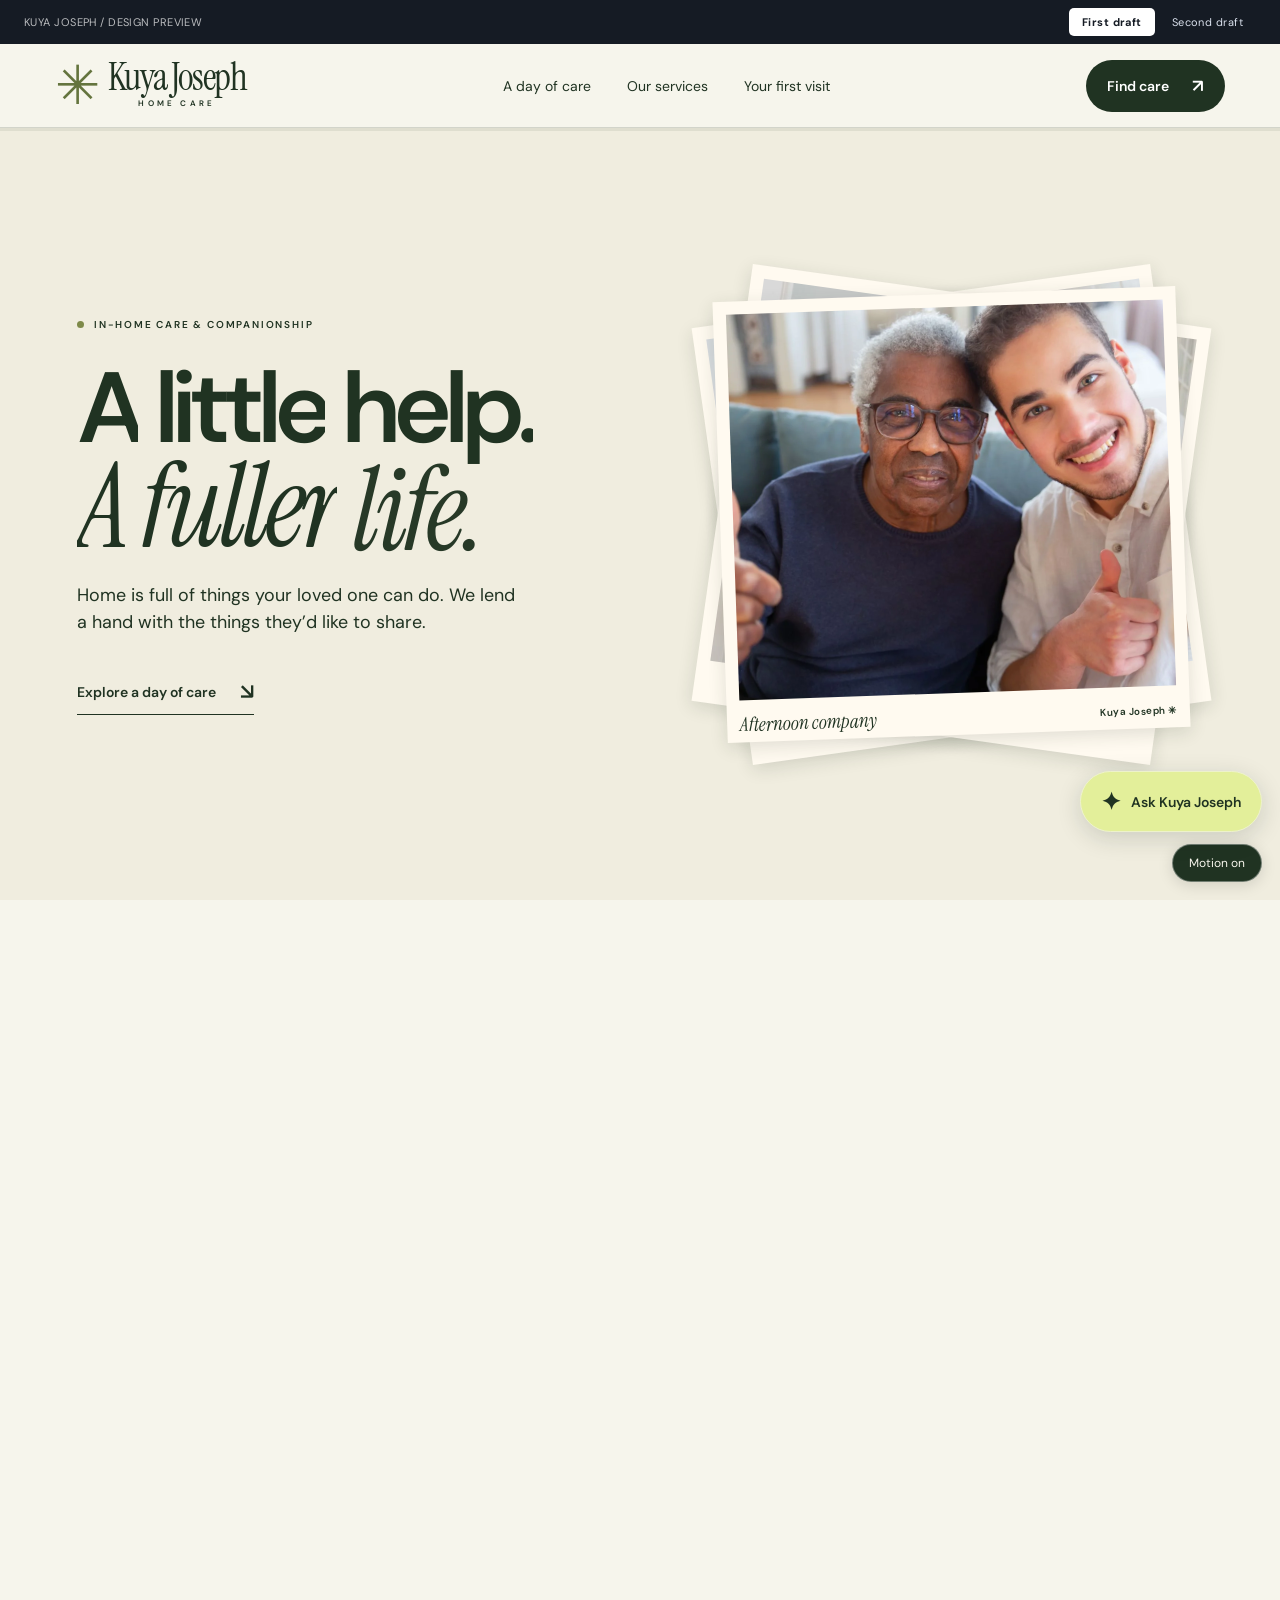
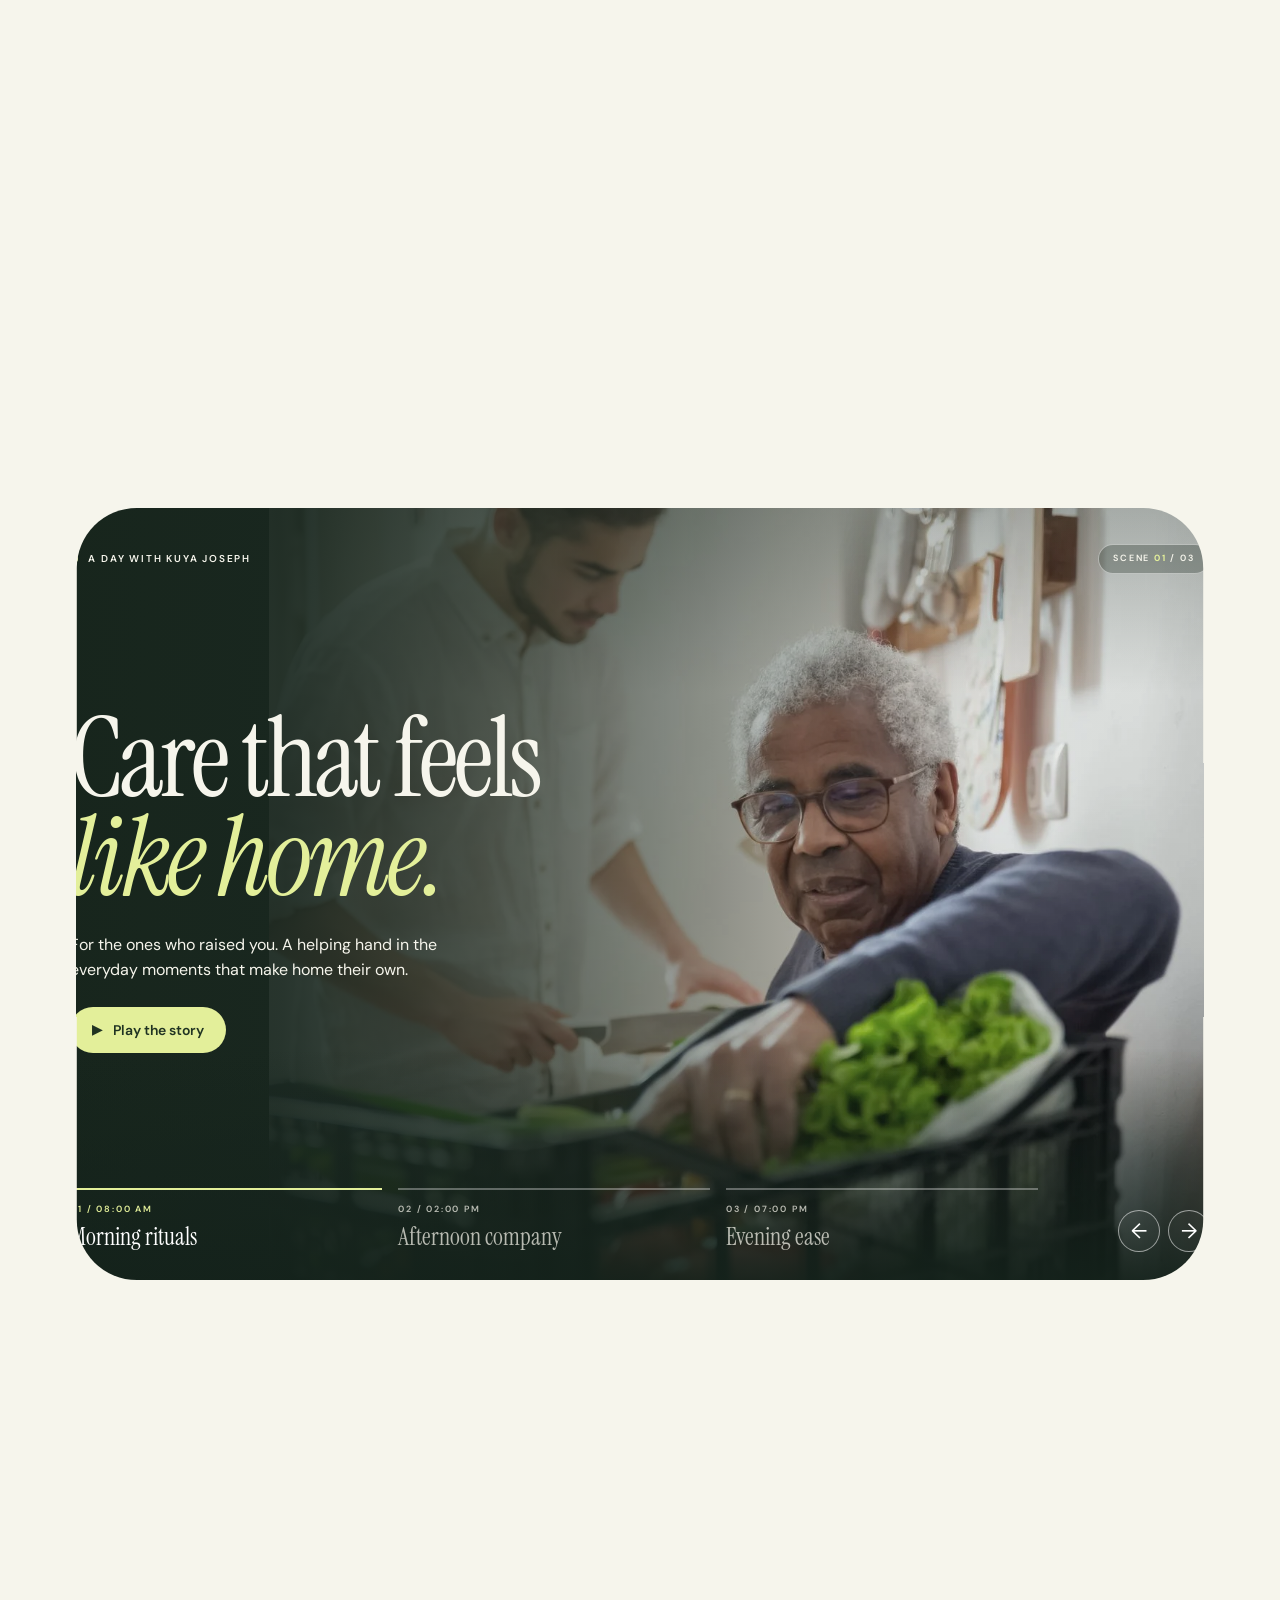
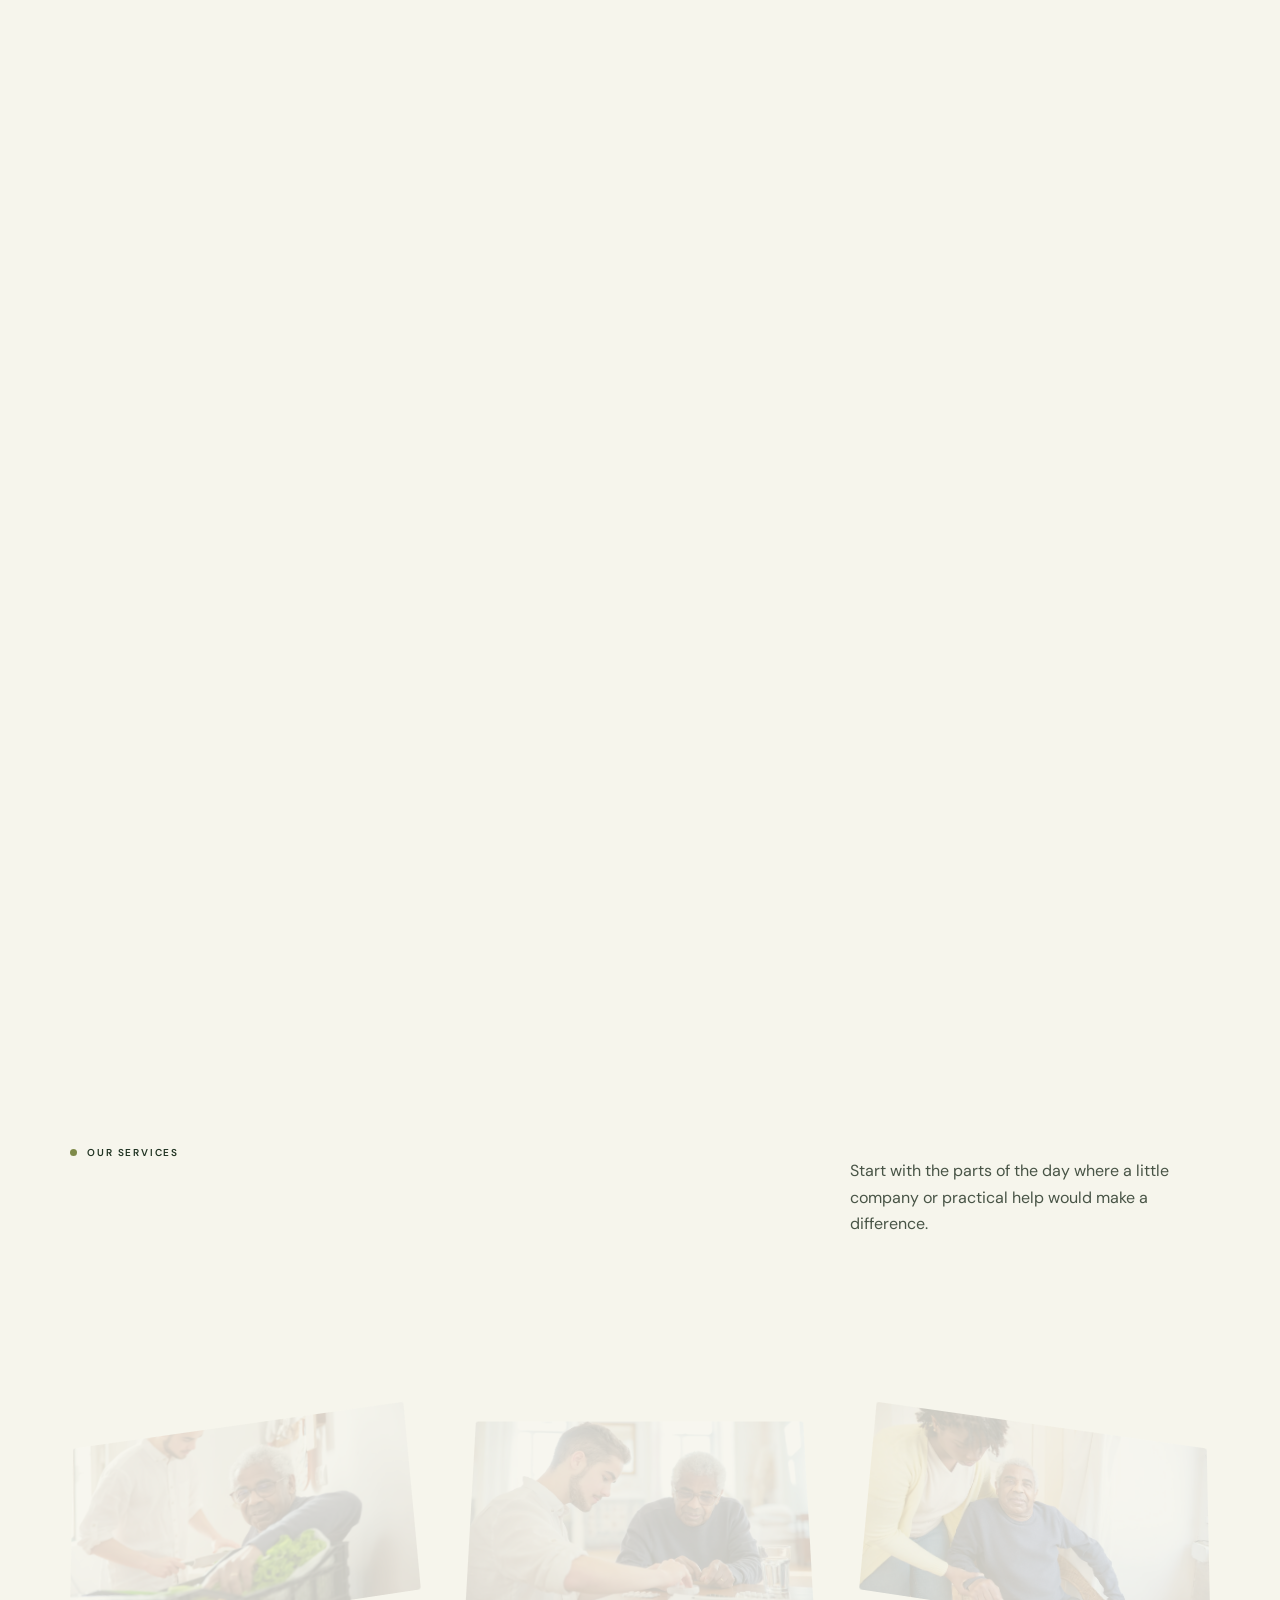
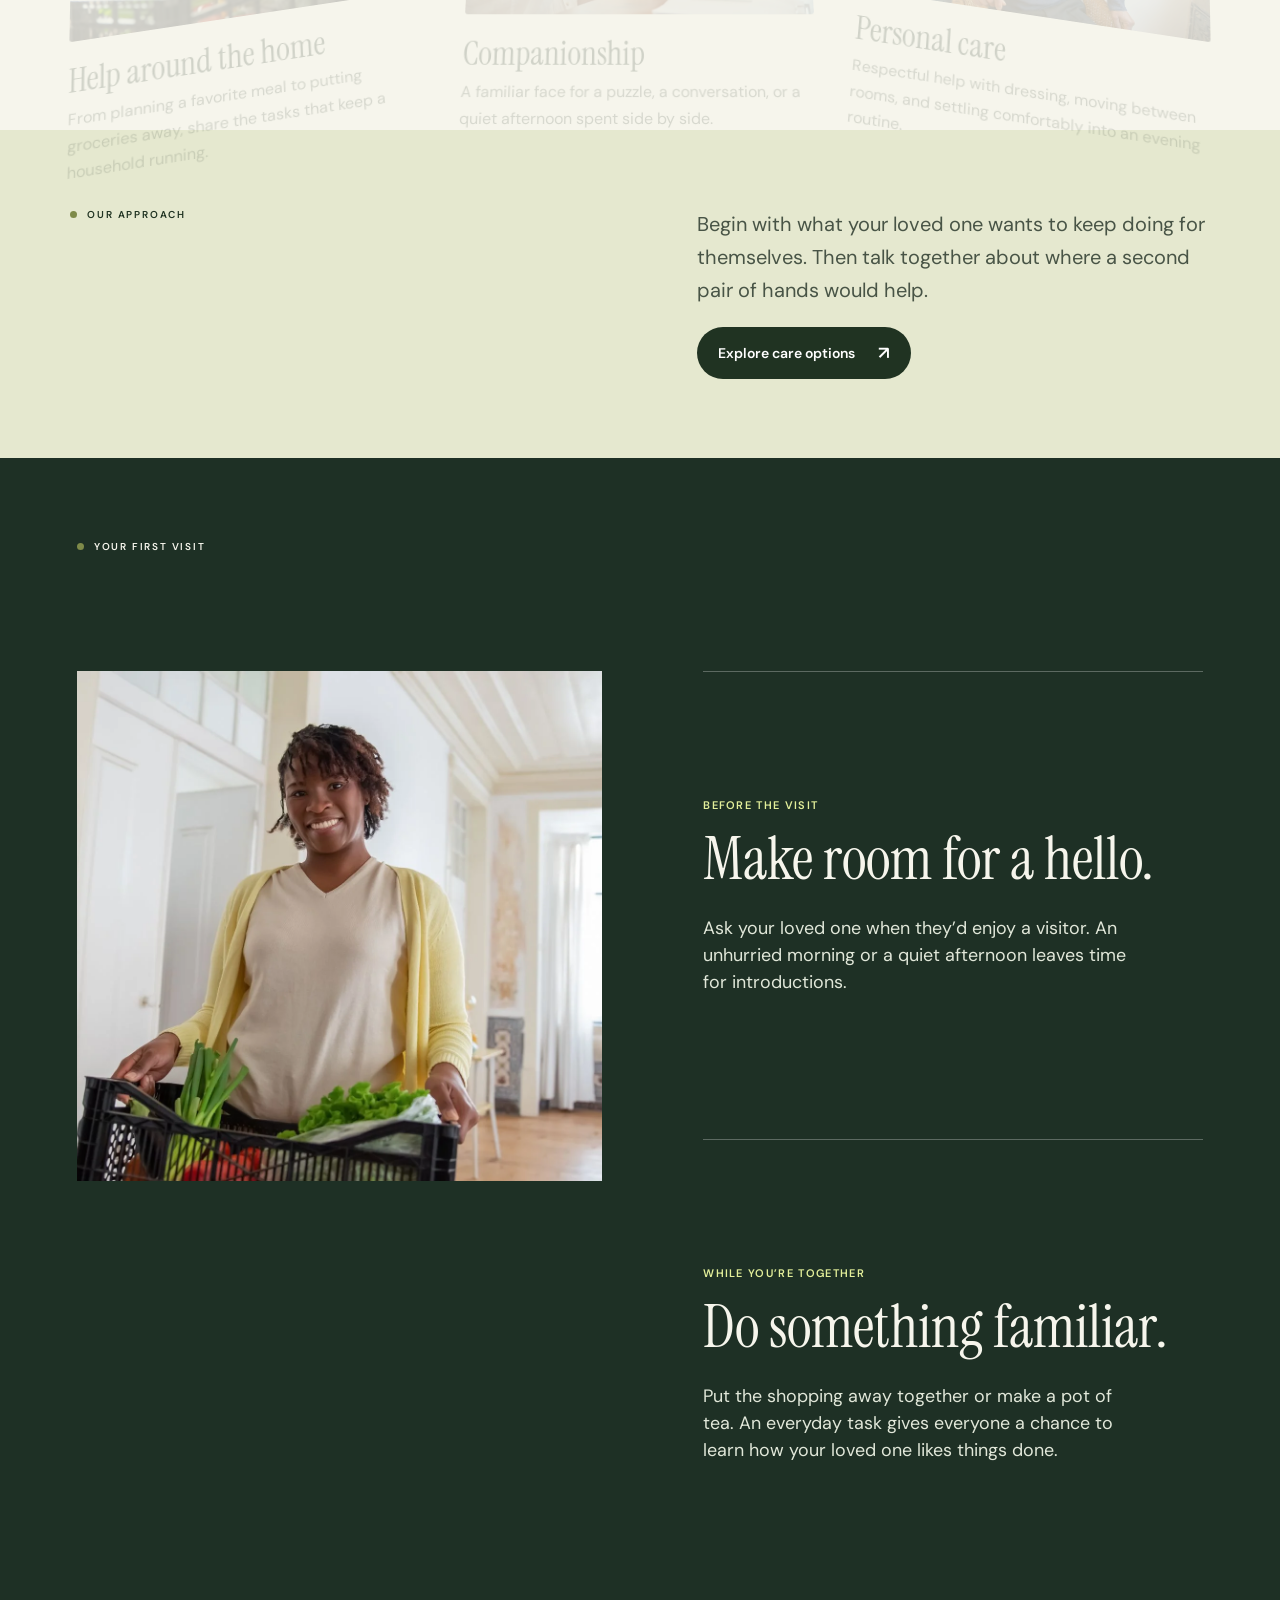
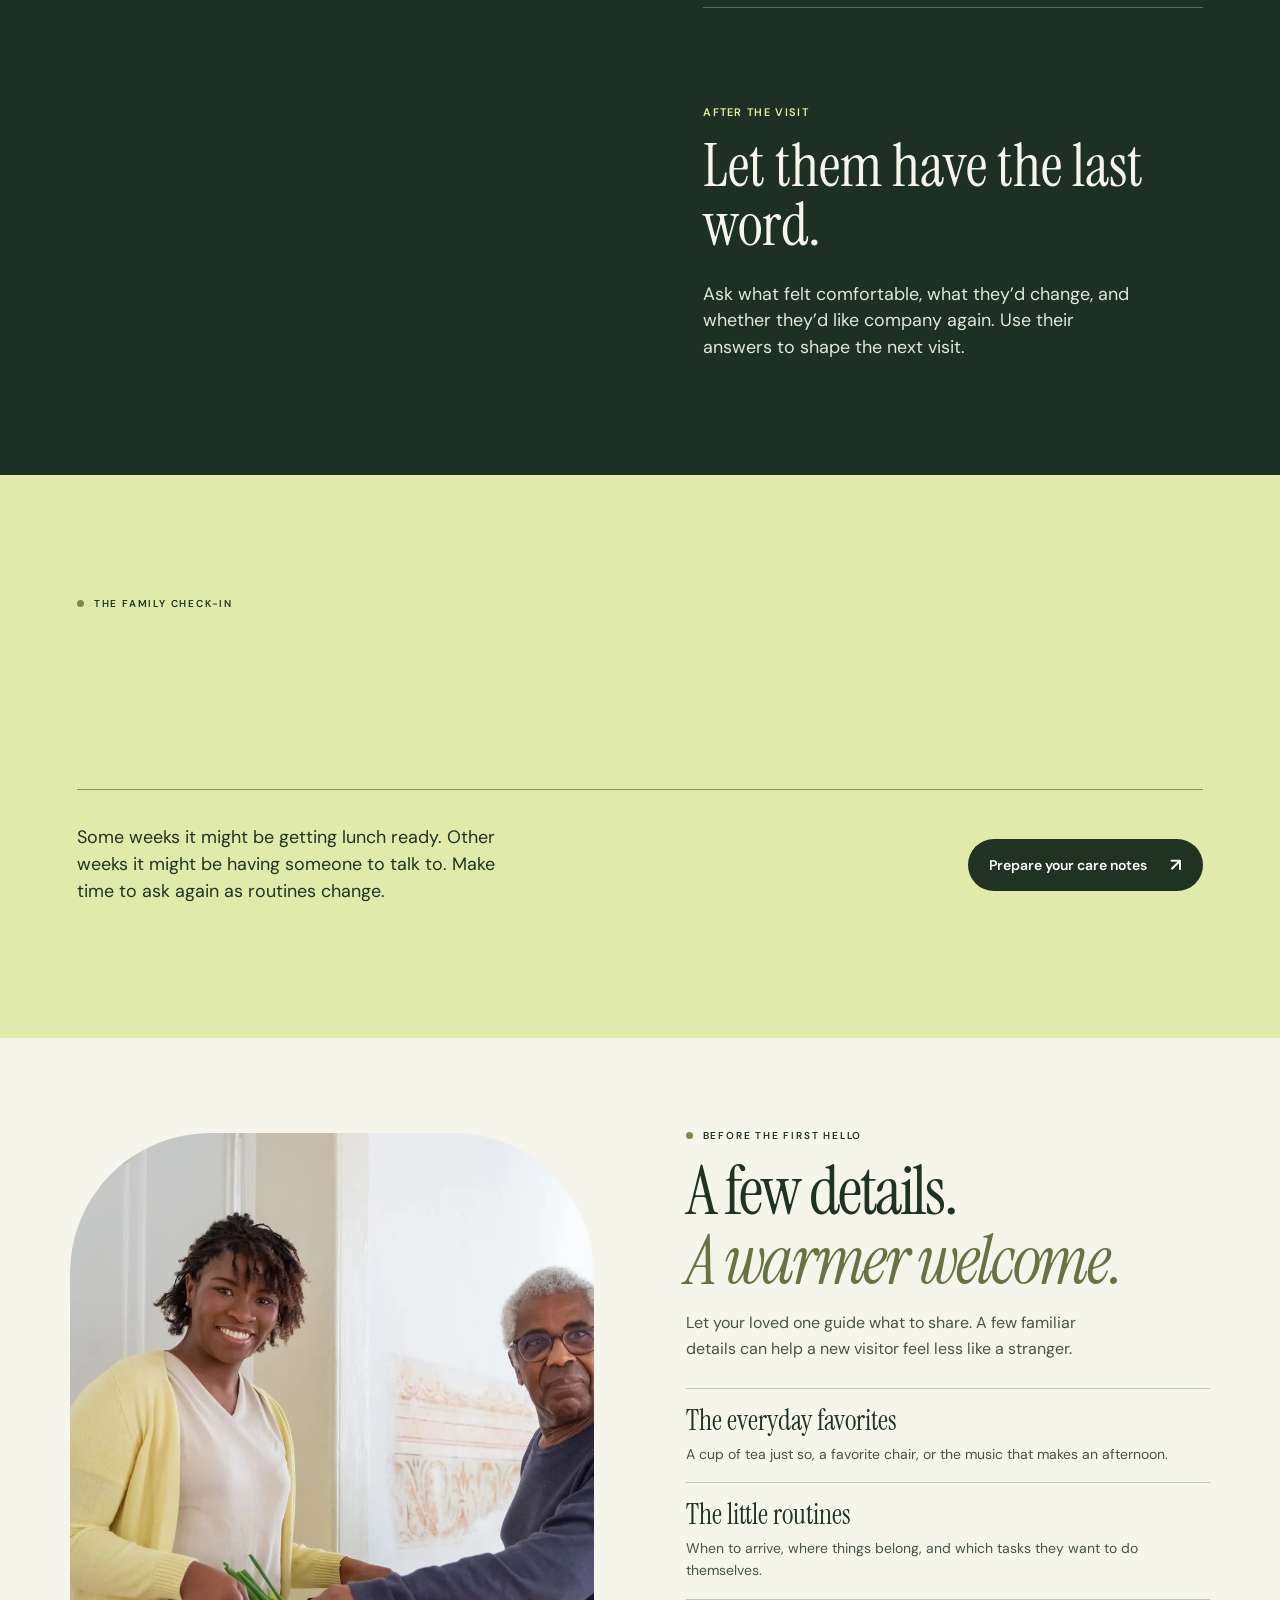
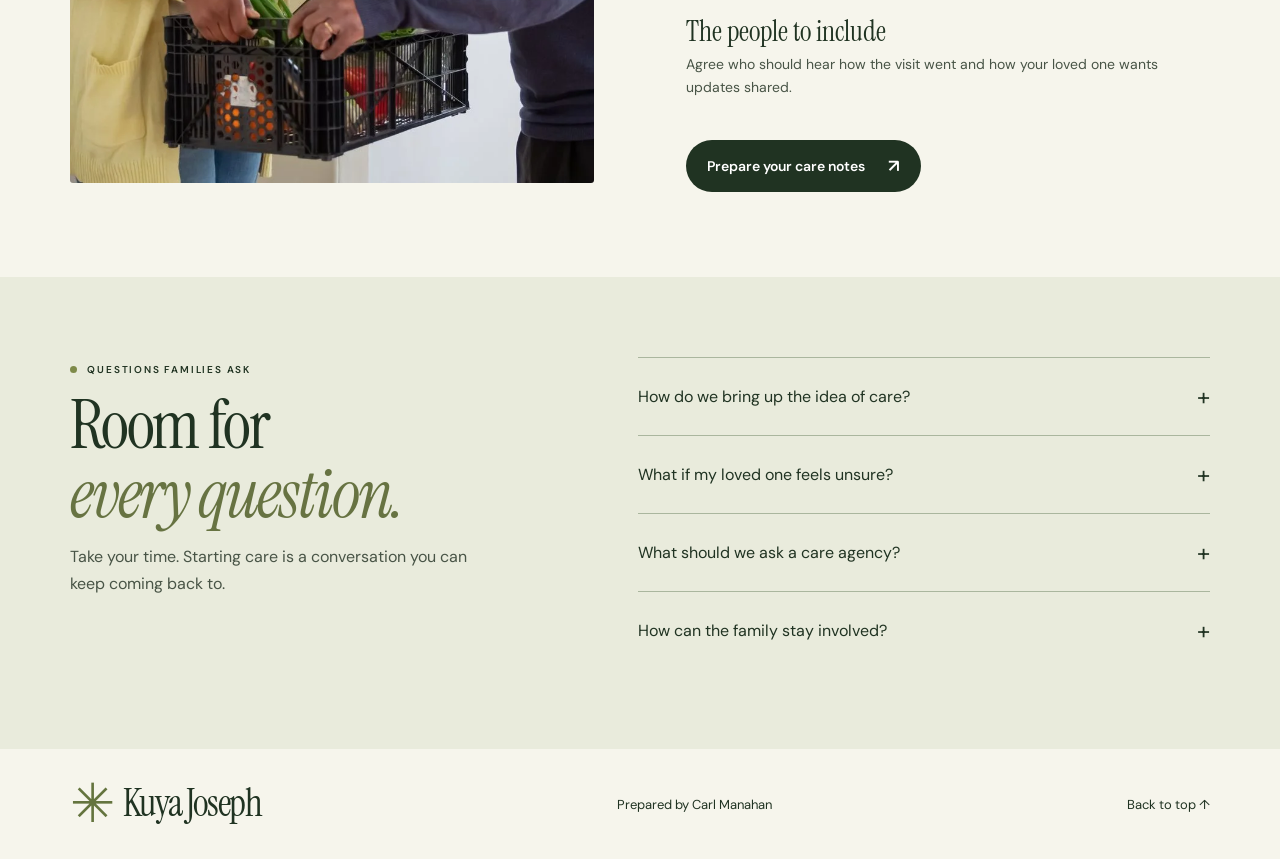
==== commit 4fa5a86f: "Expand both drafts with care preparation and interactive routine sections" ====
--- a/index.html
+++ b/index.html
@@ -1,4 +1,4 @@
-<!doctype html><html lang="en"><head><meta charset="utf-8"><meta name="viewport" content="width=device-width, initial-scale=1"><meta name="theme-color" content="#1b291d"><title>Kuya Joseph — Home care through the day</title><meta name="description" content="Explore a day of companionship and practical support at home with Kuya Joseph."><link rel="stylesheet" href="fonts.css"><link rel="stylesheet" href="style.css"><link rel="stylesheet" href="chapters.css"><script defer src="chapters.js"></script><script defer src="story.js"></script><link rel="stylesheet" href="motion.css"><script defer src="motion.js"></script><link rel="stylesheet" href="chat.css"><script defer src="chat.js"></script><link rel="stylesheet" href="drafts.css"></head>
+<!doctype html><html lang="en"><head><meta charset="utf-8"><meta name="viewport" content="width=device-width, initial-scale=1"><meta name="theme-color" content="#1b291d"><title>Kuya Joseph — Home care through the day</title><meta name="description" content="Explore a day of companionship and practical support at home with Kuya Joseph."><link rel="stylesheet" href="fonts.css"><link rel="stylesheet" href="style.css"><link rel="stylesheet" href="chapters.css"><script defer src="chapters.js"></script><script defer src="story.js"></script><link rel="stylesheet" href="motion.css"><script defer src="motion.js"></script><link rel="stylesheet" href="chat.css"><script defer src="chat.js"></script><link rel="stylesheet" href="drafts.css"><link rel="stylesheet" href="more-sections.css"><script defer src="more-sections.js"></script></head>
 <body><nav class="draft-switcher" aria-label="Design drafts"><span>KUYA JOSEPH / DESIGN PREVIEW</span><div><a href="/" aria-current="page">First draft</a><a href="second-draft.html">Second draft</a></div></nav><div class="custom-cursor" aria-hidden="true"><span>↗</span></div><button class="motion-toggle" aria-pressed="true">Motion on</button><a class="skip" href="#services">Skip to care services</a>
 <header><a class="brand" href="#top" aria-label="Kuya Joseph Home Care home"><span class="sun" aria-hidden="true">✳</span><span>Kuya Joseph<small>HOME CARE</small></span></a><nav><a href="#story">A day of care</a><a href="#services">Our services</a><a href="#visit">Your first visit</a></nav><button class="primary find">Find care <span>↗</span></button><div class="progress-track" aria-hidden="true"><div class="scroll-progress"></div></div></header>
 <main id="top">
@@ -36,7 +36,19 @@
     </ol>
   </div>
 </section>
-<section class="check-in" id="family"><span class="eyebrow">THE FAMILY CHECK-IN</span><h2>“What felt <em>easier today?”</em></h2><div class="check-body"><p>Some weeks it might be getting lunch ready. Other weeks it might be having someone to talk to. Make time to ask again as routines change.</p><button class="primary find">Prepare your care notes <span>↗</span></button></div></section></main>
+<section class="check-in" id="family"><span class="eyebrow">THE FAMILY CHECK-IN</span><h2>“What felt <em>easier today?”</em></h2><div class="check-body"><p>Some weeks it might be getting lunch ready. Other weeks it might be having someone to talk to. Make time to ask again as routines change.</p><button class="primary find">Prepare your care notes <span>↗</span></button></div></section>
+<section class="family-preparation added-section" id="prepare">
+  <div class="preparation-photo"><img src="images/together.webp" alt="An older adult sharing an everyday task with a caregiver" loading="lazy"></div>
+  <div class="preparation-copy"><span class="eyebrow">BEFORE THE FIRST HELLO</span><h2>A few details.<br><em>A warmer welcome.</em></h2><p>Let your loved one guide what to share. A few familiar details can help a new visitor feel less like a stranger.</p>
+    <ul class="preparation-list"><li><h3>The everyday favorites</h3><p>A cup of tea just so, a favorite chair, or the music that makes an afternoon.</p></li><li><h3>The little routines</h3><p>When to arrive, where things belong, and which tasks they want to do themselves.</p></li><li><h3>The people to include</h3><p>Agree who should hear how the visit went and how your loved one wants updates shared.</p></li></ul>
+    <button class="primary find">Prepare your care notes <span>↗</span></button>
+  </div>
+</section>
+<section class="family-questions added-section" id="family-questions">
+  <div><span class="eyebrow">QUESTIONS FAMILIES ASK</span><h2>Room for<br><em>every question.</em></h2><p>Take your time. Starting care is a conversation you can keep coming back to.</p></div>
+  <div class="family-answers"><details><summary>How do we bring up the idea of care?<span>+</span></summary><p>Start with an ordinary part of the day. Ask whether sharing a task or having some company would feel welcome. Give your loved one time to describe what they would choose.</p></details><details><summary>What if my loved one feels unsure?<span>+</span></summary><p>Listen to what worries them. Talk about one small starting point, such as a visit over tea, and agree to check in afterward before deciding on another visit.</p></details><details><summary>What should we ask a care agency?<span>+</span></summary><p>Ask how caregivers are selected, how visits are arranged, what happens if someone is unavailable, and how changes to care are discussed. Request the costs and terms before making a decision.</p></details><details><summary>How can the family stay involved?<span>+</span></summary><p>Agree together who will be the main contact, what information can be shared, and how often you want to check in. Make space for your loved one to lead that agreement.</p></details></div>
+</section>
+</main>
 <footer><a class="brand" href="#top"><span class="sun">✳</span>Kuya Joseph</a><p class="credit">Prepared by Carl Manahan</p><a href="#top">Back to top ↑</a></footer>
 <dialog><form method="dialog"><button class="close" aria-label="Close">×</button></form><span class="eyebrow">FIND CARE</span><h2>Where could <em>we help?</em></h2><p>Choose a starting point for a family care conversation.</p><label for="need">Type of support</label><select id="need"><option>Help around the home</option><option>Companionship</option><option>Personal care</option></select><section class="plan" aria-live="polite"><h3>Your conversation starter</h3><p id="advice"></p></section><button class="primary" id="save">Download care notes ↓</button></dialog>
 <button class="chat-launcher" aria-controls="care-chat" aria-expanded="false">
--- a/more-sections.css
+++ b/more-sections.css
@@ -0,0 +1,43 @@
+.family-preparation {
+  padding: 85px 5.5%;
+  display: grid;
+  grid-template-columns: 1fr 1fr;
+  align-items: center;
+  gap: 8%;
+}
+.preparation-photo { height: 650px; overflow: hidden; border-radius: 140px 140px 3px 3px; }
+.preparation-photo img { width: 100%; height: 100%; object-fit: cover; }
+.preparation-copy > p, .family-questions > div > p { color: #485446; line-height: 1.65; max-width: 39ch; }
+.preparation-list { list-style: none; padding: 0; margin: 25px 0; }
+.preparation-list li { padding: 17px 0; border-top: 1px solid #bfc7ae; }
+.preparation-list h3 { font-size: 28px; margin: 0 0 6px; }
+.preparation-list p { margin: 0; font-size: 14px; line-height: 1.6; color: #485446; }
+.family-questions { padding: 80px 5.5%; background: #e9ebdc; display: grid; grid-template-columns: 1fr 1.2fr; gap: 8%; }
+.family-answers details { border-top: 1px solid #aab69e; padding: 23px 0; }
+.family-answers summary { display: flex; justify-content: space-between; align-items: center; gap: 20px; font-size: 16px; cursor: pointer; list-style: none; }
+.family-answers summary::-webkit-details-marker { display: none; }
+.family-answers summary span { font-size: 24px; }
+.family-answers details[open] summary span { transform: rotate(45deg); }
+.family-answers p { line-height: 1.7; font-size: 14px; color: #485446; margin-bottom: 0; }
+.routine-guide, .care-preferences { padding: 80px 5%; }
+.routine-guide { background: #eef2ff; }
+.routine-layout { display: grid; grid-template-columns: 1fr 1.1fr; gap: 6%; align-items: center; }
+.routine-tabs { display: flex; gap: 6px; padding: 5px; background: #dfe7ff; border-radius: 12px; margin-bottom: 35px; }
+.routine-tabs button { flex: 1; min-width: 0; padding: 13px 7px; background: transparent; color: var(--ink); border: 0; border-radius: 8px; font-size: 13px; }
+.routine-tabs button[aria-selected="true"] { background: var(--blue); color: white; box-shadow: 0 3px 9px #174bf029; }
+.routine-label { display: block; color: var(--blue); font-size: 10px; letter-spacing: 1.5px; font-weight: 700; margin-bottom: 17px; }
+#routine-panel h3 { font-size: clamp(30px, 3.2vw, 50px); letter-spacing: -.04em; }
+#routine-panel p { color: var(--muted); line-height: 1.7; margin: 20px 0; max-width: 42ch; }
+#routine-panel a { display: inline-block; margin-top: 10px; font-size: 13px; font-weight: 700; color: var(--blue); padding-bottom: 6px; border-bottom: 1px solid; }
+.routine-image { aspect-ratio: 1.2; overflow: hidden; border-radius: 28px; }
+.routine-image img { width: 100%; height: 100%; object-fit: cover; }
+.preferences-grid { display: grid; grid-template-columns: repeat(3, 1fr); gap: 30px; }
+.preferences-grid article { border-top: 2px solid #cdd9f5; padding-top: 24px; }
+.preferences-grid article > span { display: block; font-size: 32px; color: var(--blue); margin-bottom: 24px; }
+.preferences-grid p { font-size: 14px; color: var(--muted); line-height: 1.7; }
+@media(max-width:800px) {
+  .family-preparation, .family-questions, .routine-guide, .care-preferences { padding: 50px 5%; }
+  .family-preparation, .family-questions, .routine-layout, .preferences-grid { grid-template-columns: 1fr; gap: 32px; }
+  .preparation-photo { height: 380px; border-radius: 80px 80px 3px 3px; }
+  .routine-image { aspect-ratio: 1.4; }
+}
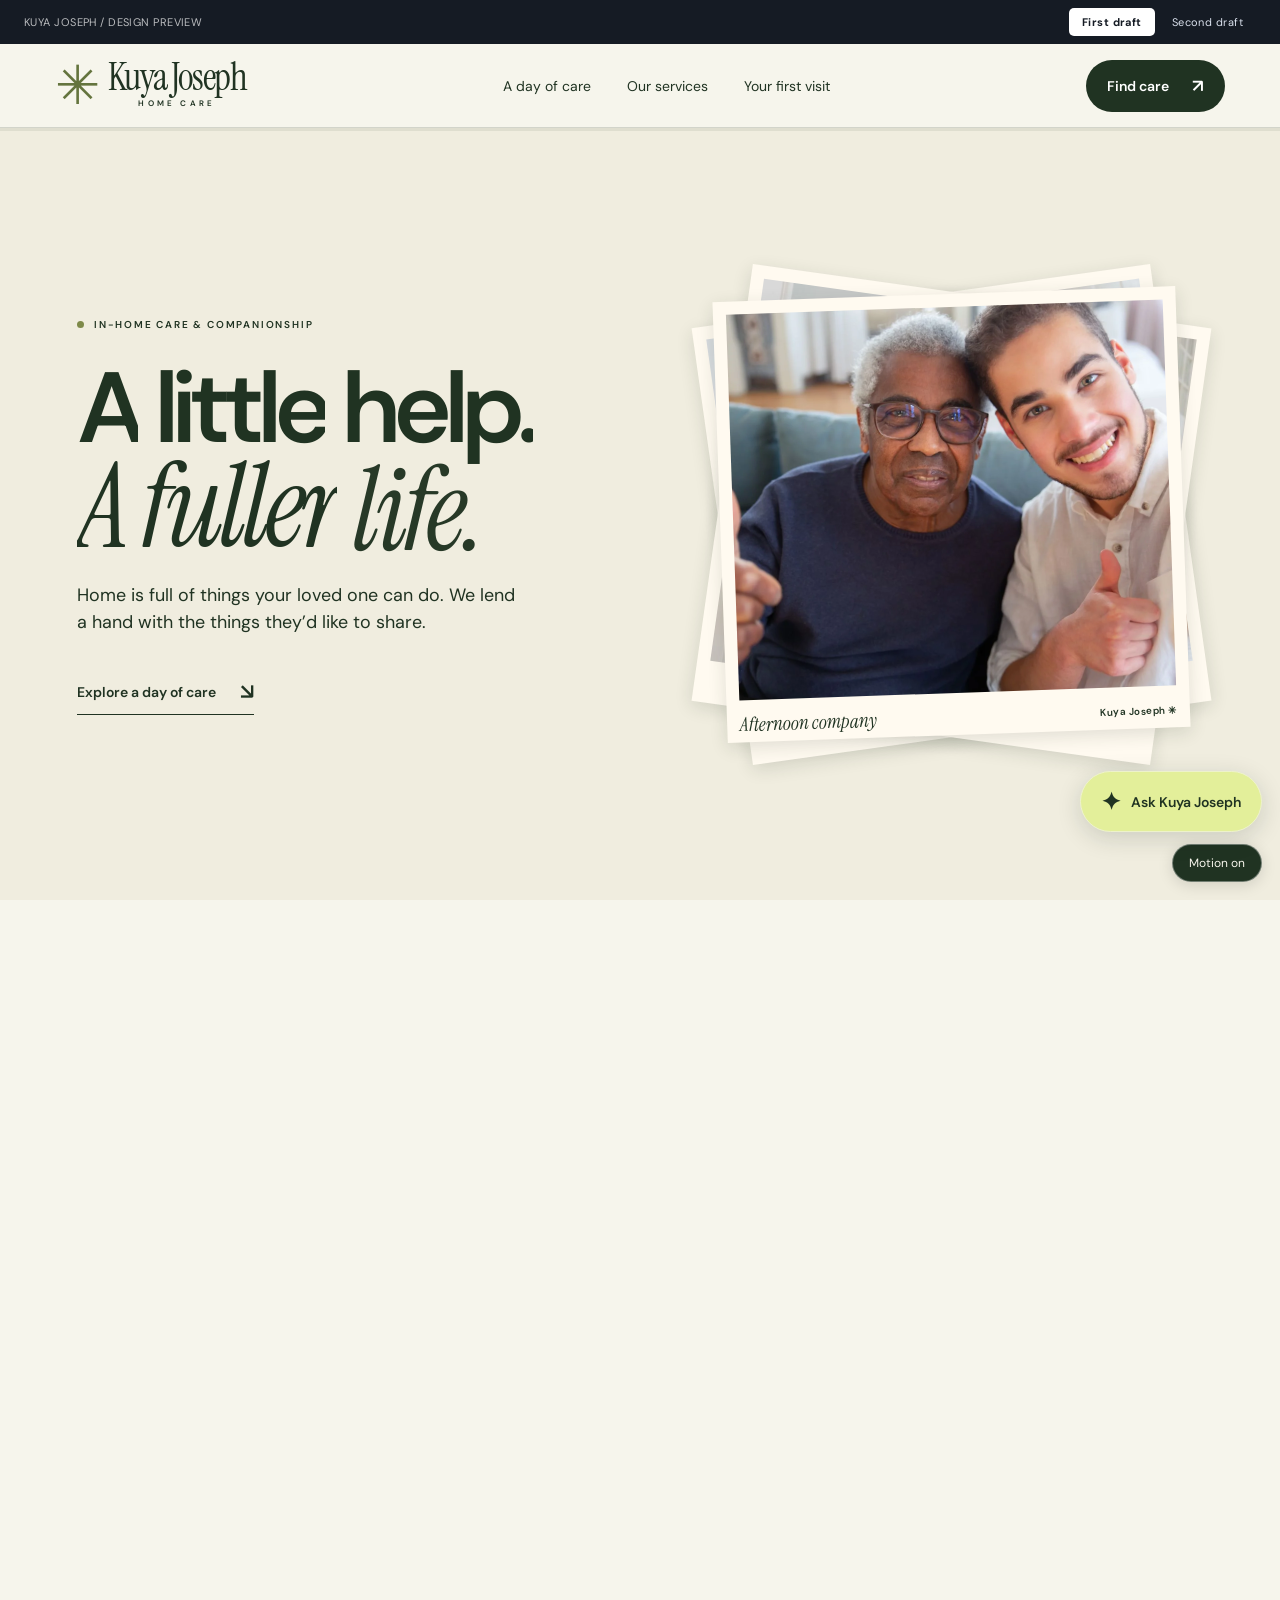
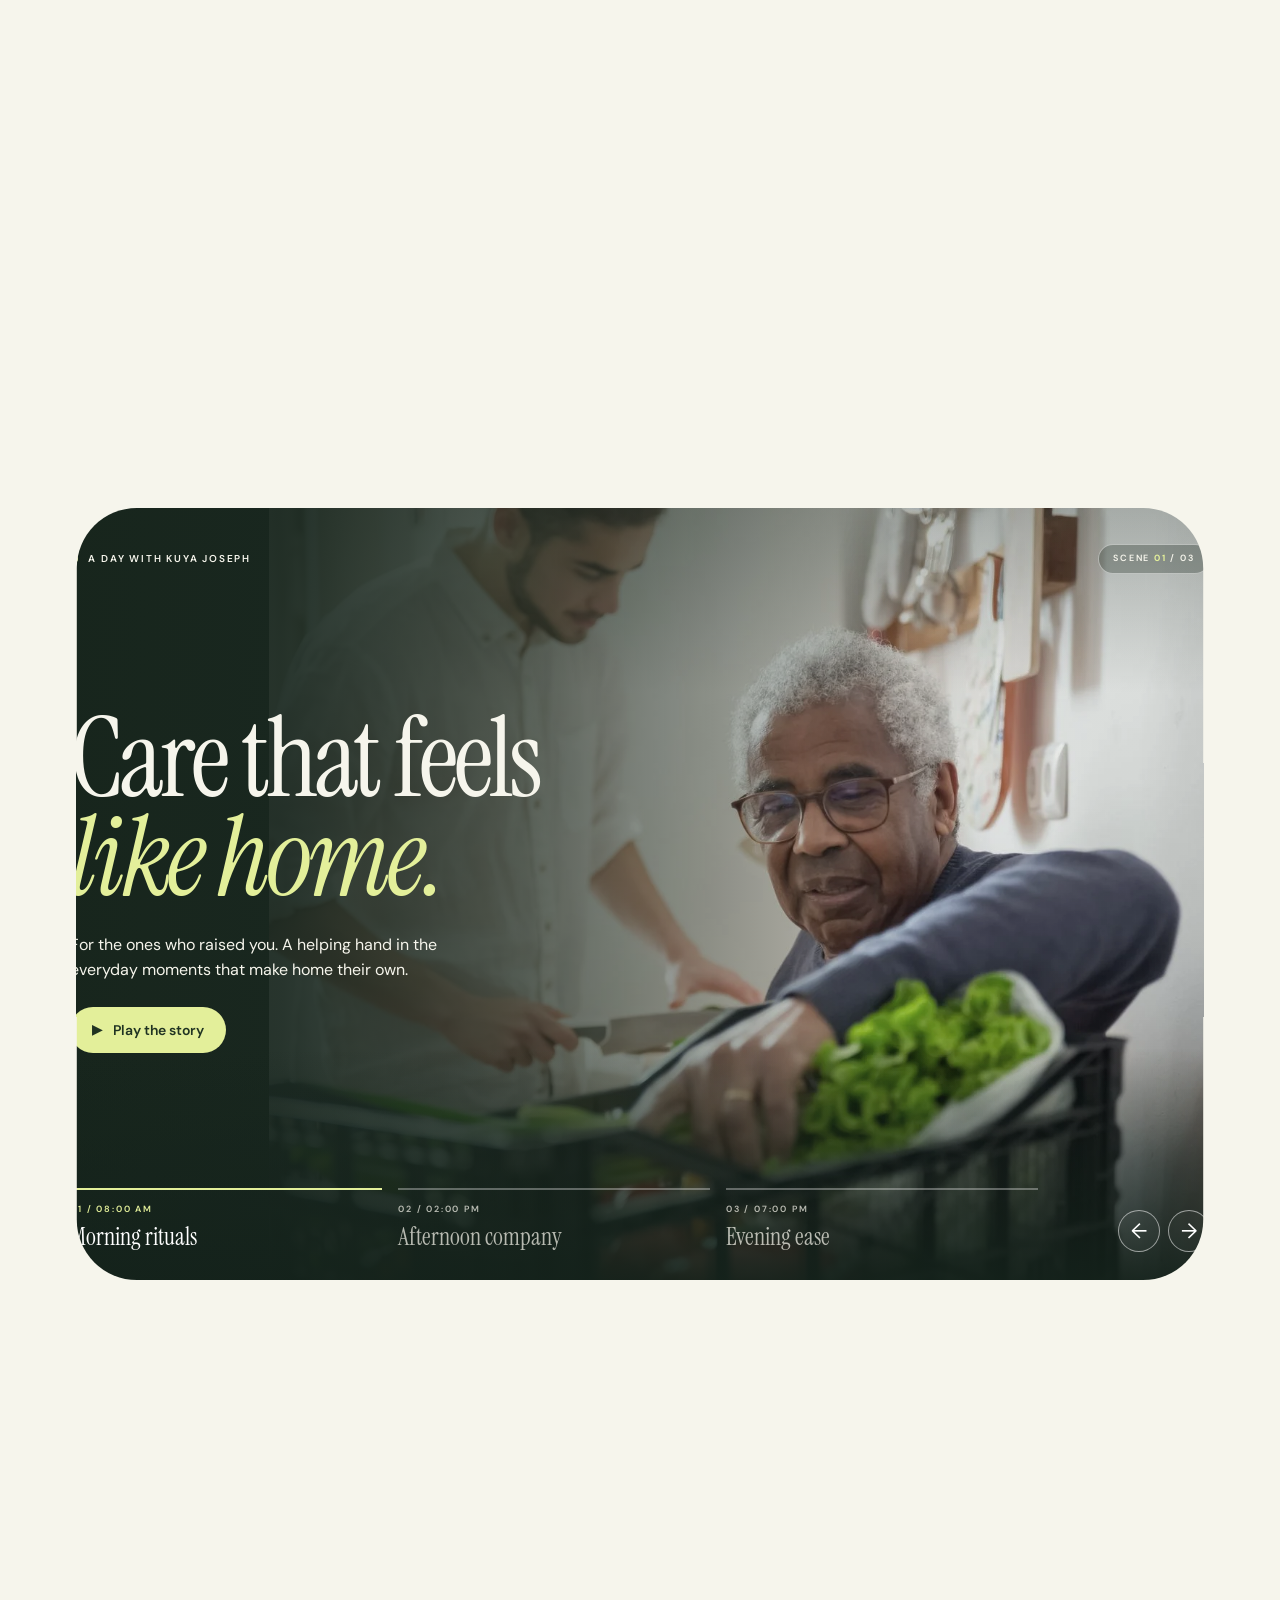
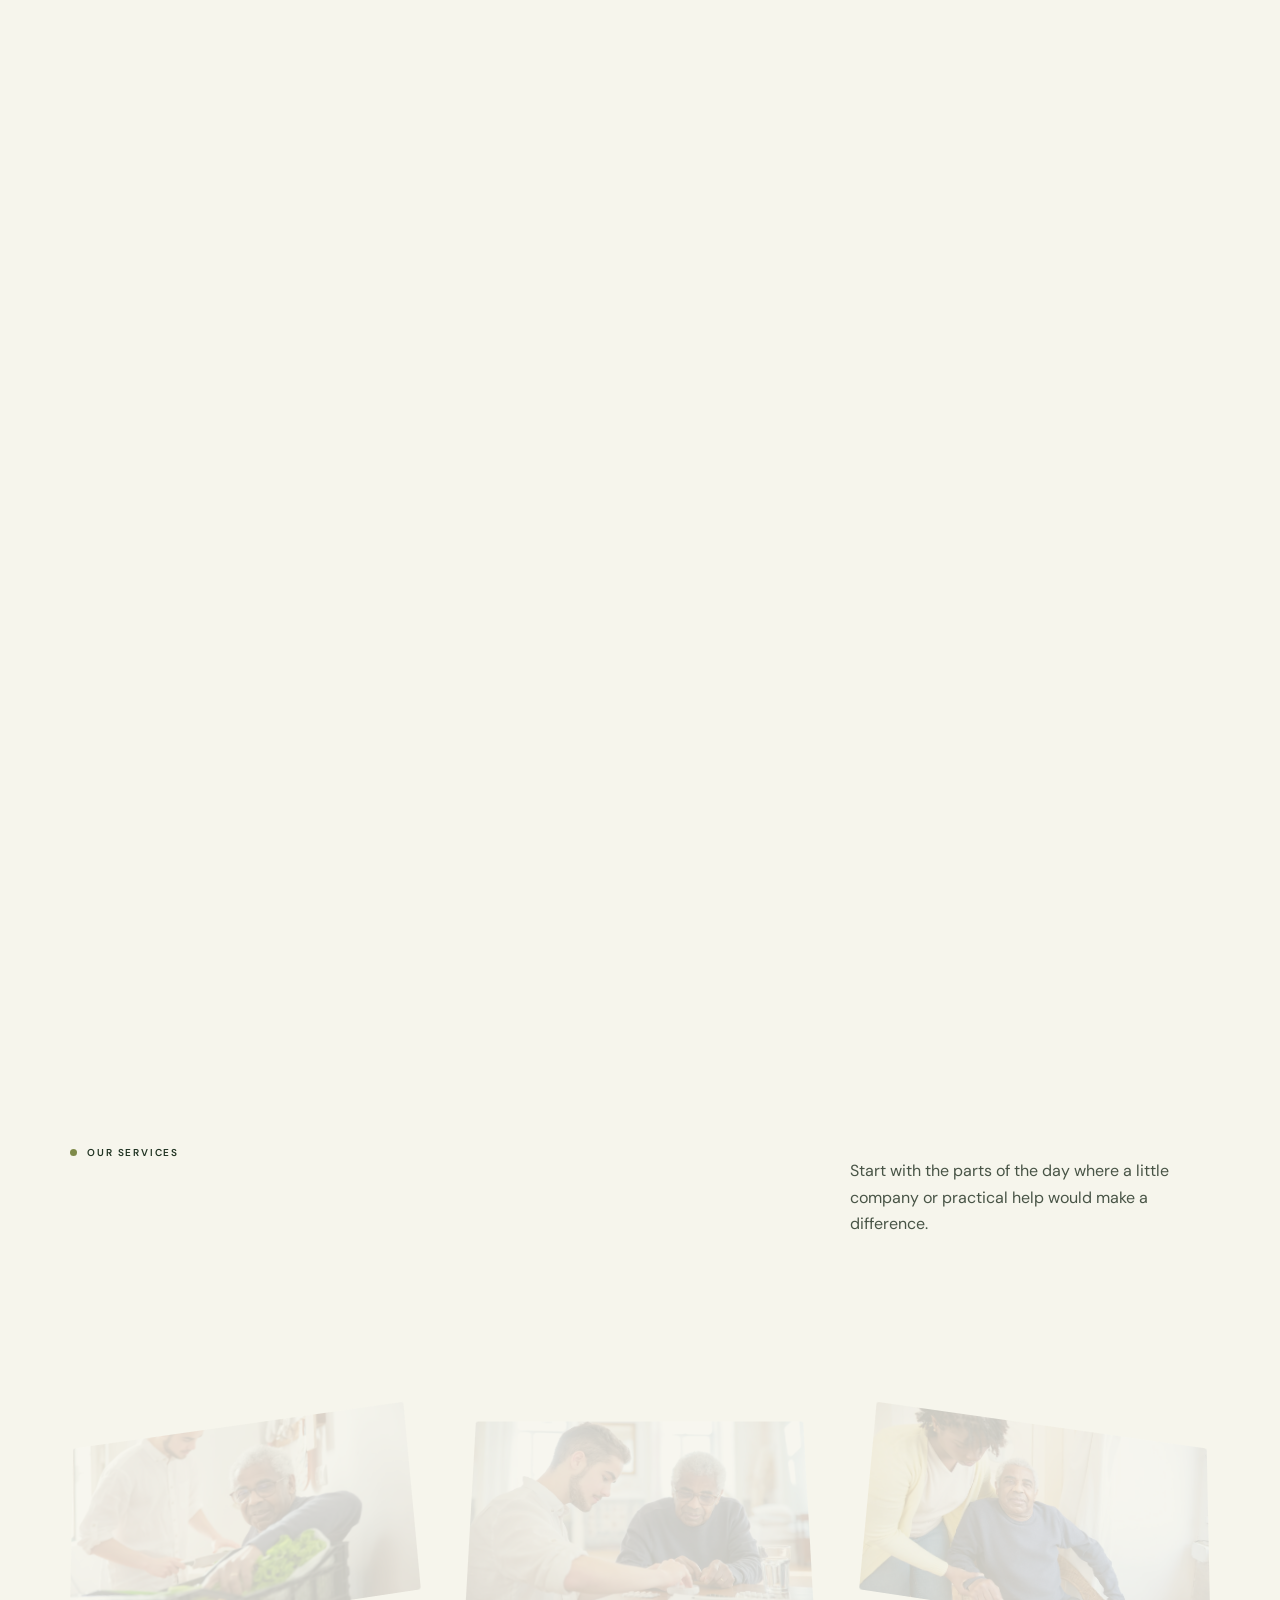
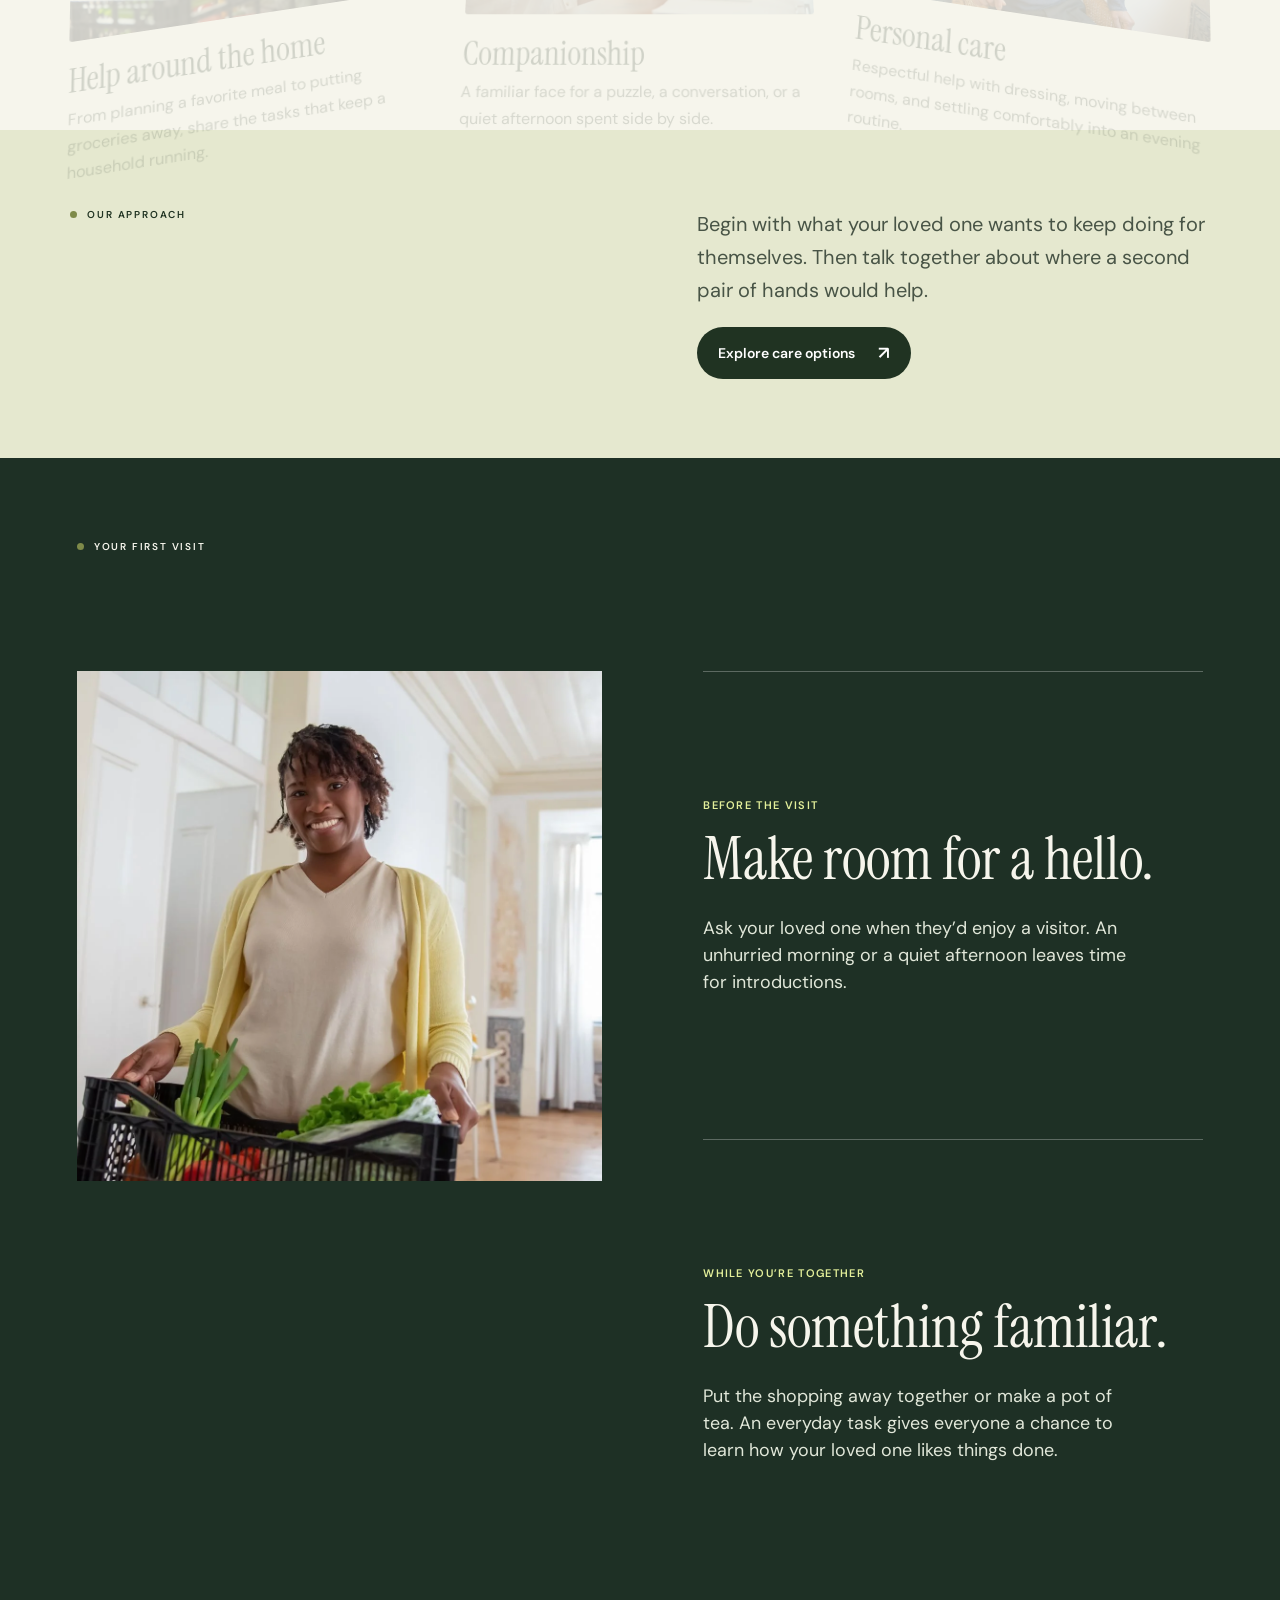
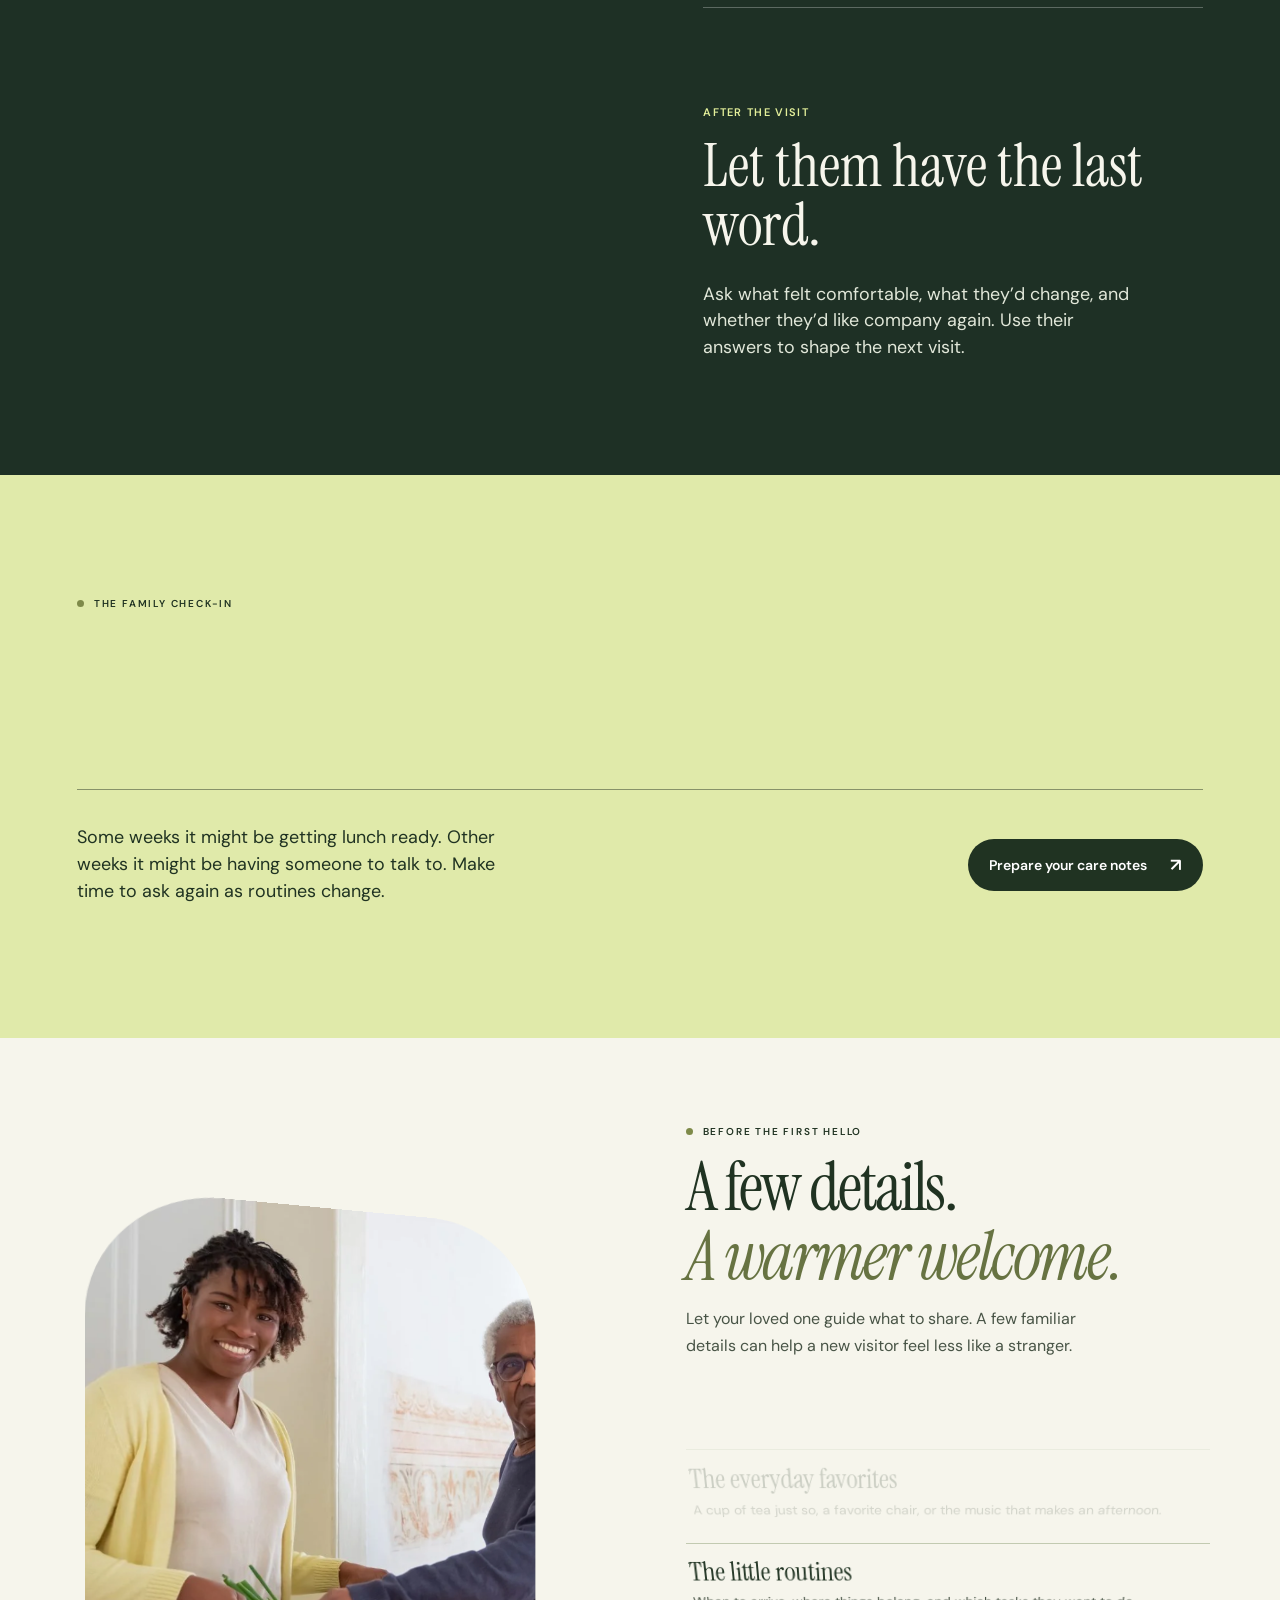
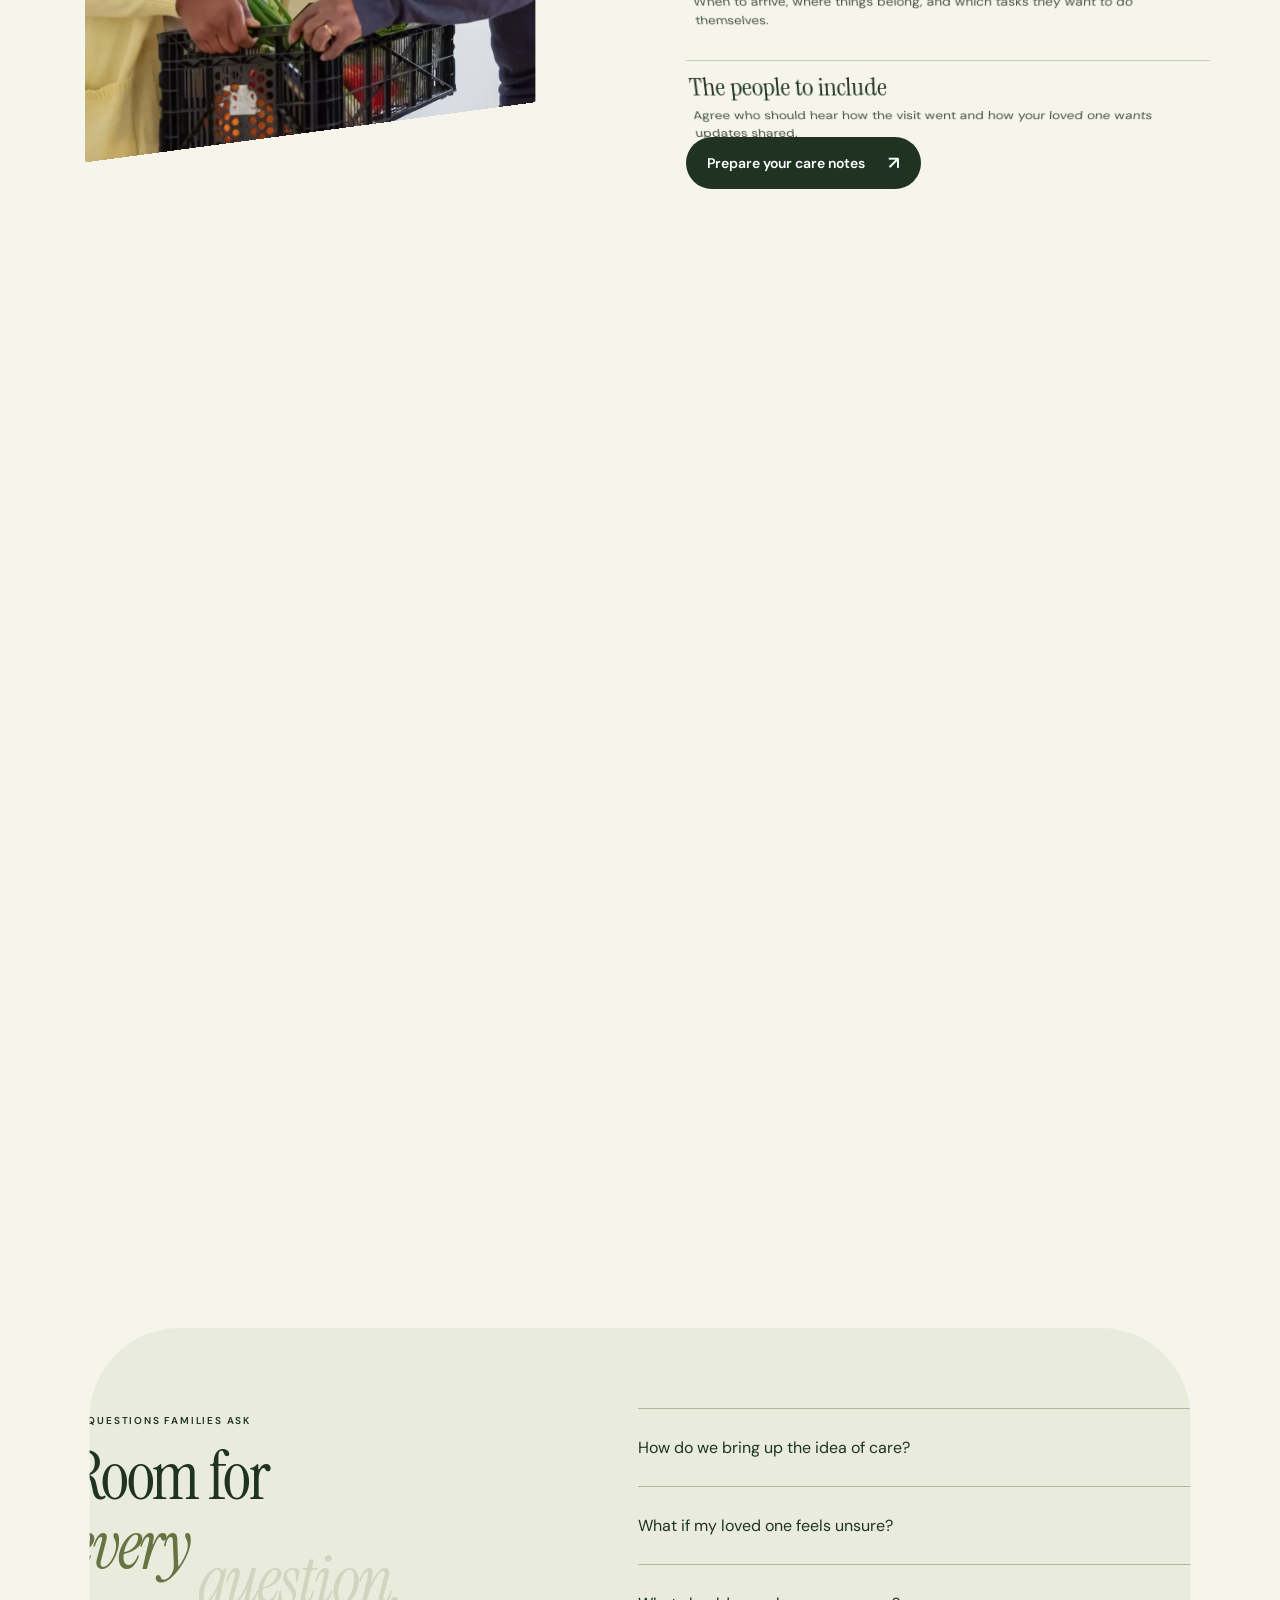
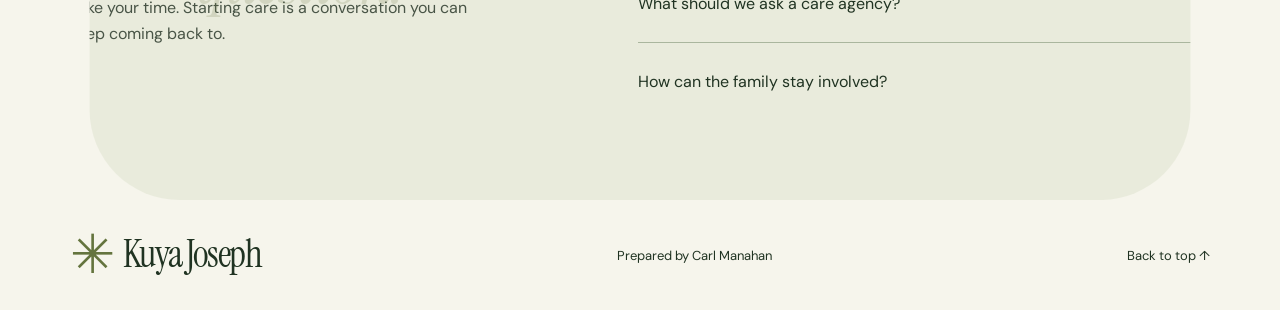
==== commit a83830be: "Add scroll-driven depth animations to both design drafts" ====
--- a/index.html
+++ b/index.html
@@ -1,4 +1,4 @@
-<!doctype html><html lang="en"><head><meta charset="utf-8"><meta name="viewport" content="width=device-width, initial-scale=1"><meta name="theme-color" content="#1b291d"><title>Kuya Joseph — Home care through the day</title><meta name="description" content="Explore a day of companionship and practical support at home with Kuya Joseph."><link rel="stylesheet" href="fonts.css"><link rel="stylesheet" href="style.css"><link rel="stylesheet" href="chapters.css"><script defer src="chapters.js"></script><script defer src="story.js"></script><link rel="stylesheet" href="motion.css"><script defer src="motion.js"></script><link rel="stylesheet" href="chat.css"><script defer src="chat.js"></script><link rel="stylesheet" href="drafts.css"><link rel="stylesheet" href="more-sections.css"><script defer src="more-sections.js"></script></head>
+<!doctype html><html lang="en"><head><meta charset="utf-8"><meta name="viewport" content="width=device-width, initial-scale=1"><meta name="theme-color" content="#1b291d"><title>Kuya Joseph — Home care through the day</title><meta name="description" content="Explore a day of companionship and practical support at home with Kuya Joseph."><link rel="stylesheet" href="fonts.css"><link rel="stylesheet" href="style.css"><link rel="stylesheet" href="chapters.css"><script defer src="chapters.js"></script><script defer src="story.js"></script><link rel="stylesheet" href="motion.css"><script defer src="motion.js"></script><link rel="stylesheet" href="chat.css"><script defer src="chat.js"></script><link rel="stylesheet" href="drafts.css"><link rel="stylesheet" href="more-sections.css"><script defer src="more-sections.js"></script><link rel="stylesheet" href="depth.css"><script defer src="depth.js"></script></head>
 <body><nav class="draft-switcher" aria-label="Design drafts"><span>KUYA JOSEPH / DESIGN PREVIEW</span><div><a href="/" aria-current="page">First draft</a><a href="second-draft.html">Second draft</a></div></nav><div class="custom-cursor" aria-hidden="true"><span>↗</span></div><button class="motion-toggle" aria-pressed="true">Motion on</button><a class="skip" href="#services">Skip to care services</a>
 <header><a class="brand" href="#top" aria-label="Kuya Joseph Home Care home"><span class="sun" aria-hidden="true">✳</span><span>Kuya Joseph<small>HOME CARE</small></span></a><nav><a href="#story">A day of care</a><a href="#services">Our services</a><a href="#visit">Your first visit</a></nav><button class="primary find">Find care <span>↗</span></button><div class="progress-track" aria-hidden="true"><div class="scroll-progress"></div></div></header>
 <main id="top">
--- a/depth.css
+++ b/depth.css
@@ -0,0 +1,58 @@
+main { overflow-x: clip; }
+.depth-enabled .depth-track { height: 210svh; }
+.depth-enabled .depth-stage {
+  position: sticky;
+  top: var(--depth-top, 128px);
+  height: calc(100svh - var(--depth-top, 128px));
+  min-height: 650px;
+  overflow: clip;
+  padding-block: 35px;
+  perspective: 1500px;
+}
+.depth-stage .preparation-photo, .depth-stage .routine-image {
+  transform-origin: 50% 50%;
+  transform: perspective(1300px) translateY(var(--depth-y, 0px)) rotateY(calc(var(--depth-turn, 0deg) + var(--pointer-turn, 0deg))) rotateX(var(--pointer-pitch, 0deg)) scale(var(--depth-scale, 1));
+  will-change: transform;
+}
+.depth-enabled .preparation-photo { height: 100%; max-height: 620px; }
+.depth-stage .preparation-photo img, .depth-stage .routine-image img {
+  transform: scale(var(--image-scale, 1));
+}
+.depth-enabled .routine-layout { height: calc(100% - 175px); }
+.depth-enabled .routine-image { height: 100%; min-height: 260px; }
+.depth-stage .preparation-copy, .depth-stage .routine-controls {
+  transform: translateY(var(--copy-y, 0px));
+}
+.depth-word { display: inline-block; opacity: var(--word-opacity, 1); transform: translateY(var(--word-y, 0px)); }
+.depth-enabled .preferences-grid article, .depth-enabled .preparation-list li {
+  opacity: var(--item-opacity, 1);
+  translate: 0 var(--item-y, 0px);
+  rotate: x var(--item-angle, 0deg);
+  transform-origin: center top;
+}
+.preferences-grid, .preparation-list { perspective: 1000px; }
+.depth-enabled .family-questions, .depth-enabled .questions {
+  clip-path: inset(0 var(--section-inset, 0%) round var(--section-round, 0px));
+}
+.depth-enabled footer .brand .sun, .depth-enabled .footer-brand > span {
+  rotate: var(--footer-turn, 0deg);
+}
+@media(max-width:800px){
+  .depth-enabled .depth-stage { min-height: 710px; padding: 25px 5%; }
+  .depth-enabled .family-preparation { grid-template-columns: 1fr; grid-template-rows: 30% 70%; gap: 12px; }
+  .depth-enabled .preparation-photo { height: 100%; width: 100%; border-radius: 40px 40px 4px 4px; }
+  .depth-enabled .preparation-copy h2 { font-size: 39px; margin-block: 9px; }
+  .depth-enabled .preparation-copy>p { font-size: 12px; margin-block: 5px; }
+  .depth-enabled .preparation-list { margin-block: 8px; }
+  .depth-enabled .preparation-list li { padding-block: 7px; }
+  .depth-enabled .preparation-list h3 { font-size: 23px; }
+  .depth-enabled .preparation-list p { font-size: 12px; }
+  .depth-enabled .routine-guide .section-heading { margin-bottom: 20px; }
+  .depth-enabled .routine-guide h2 { font-size: 37px; margin-top: 10px; }
+  .depth-enabled .routine-guide .section-heading>p { display: none; }
+  .depth-enabled .routine-layout { display: flex; flex-direction: column-reverse; justify-content: flex-end; gap: 18px; height: auto; }
+  .depth-enabled .routine-image { width: 100%; height: 180px; min-height: 0; }
+  .depth-enabled .routine-tabs { margin-bottom: 18px; }
+  .depth-enabled #routine-panel h3 { font-size: 29px; }
+  .depth-enabled #routine-panel p { margin: 12px 0; font-size: 14px; }
+}
